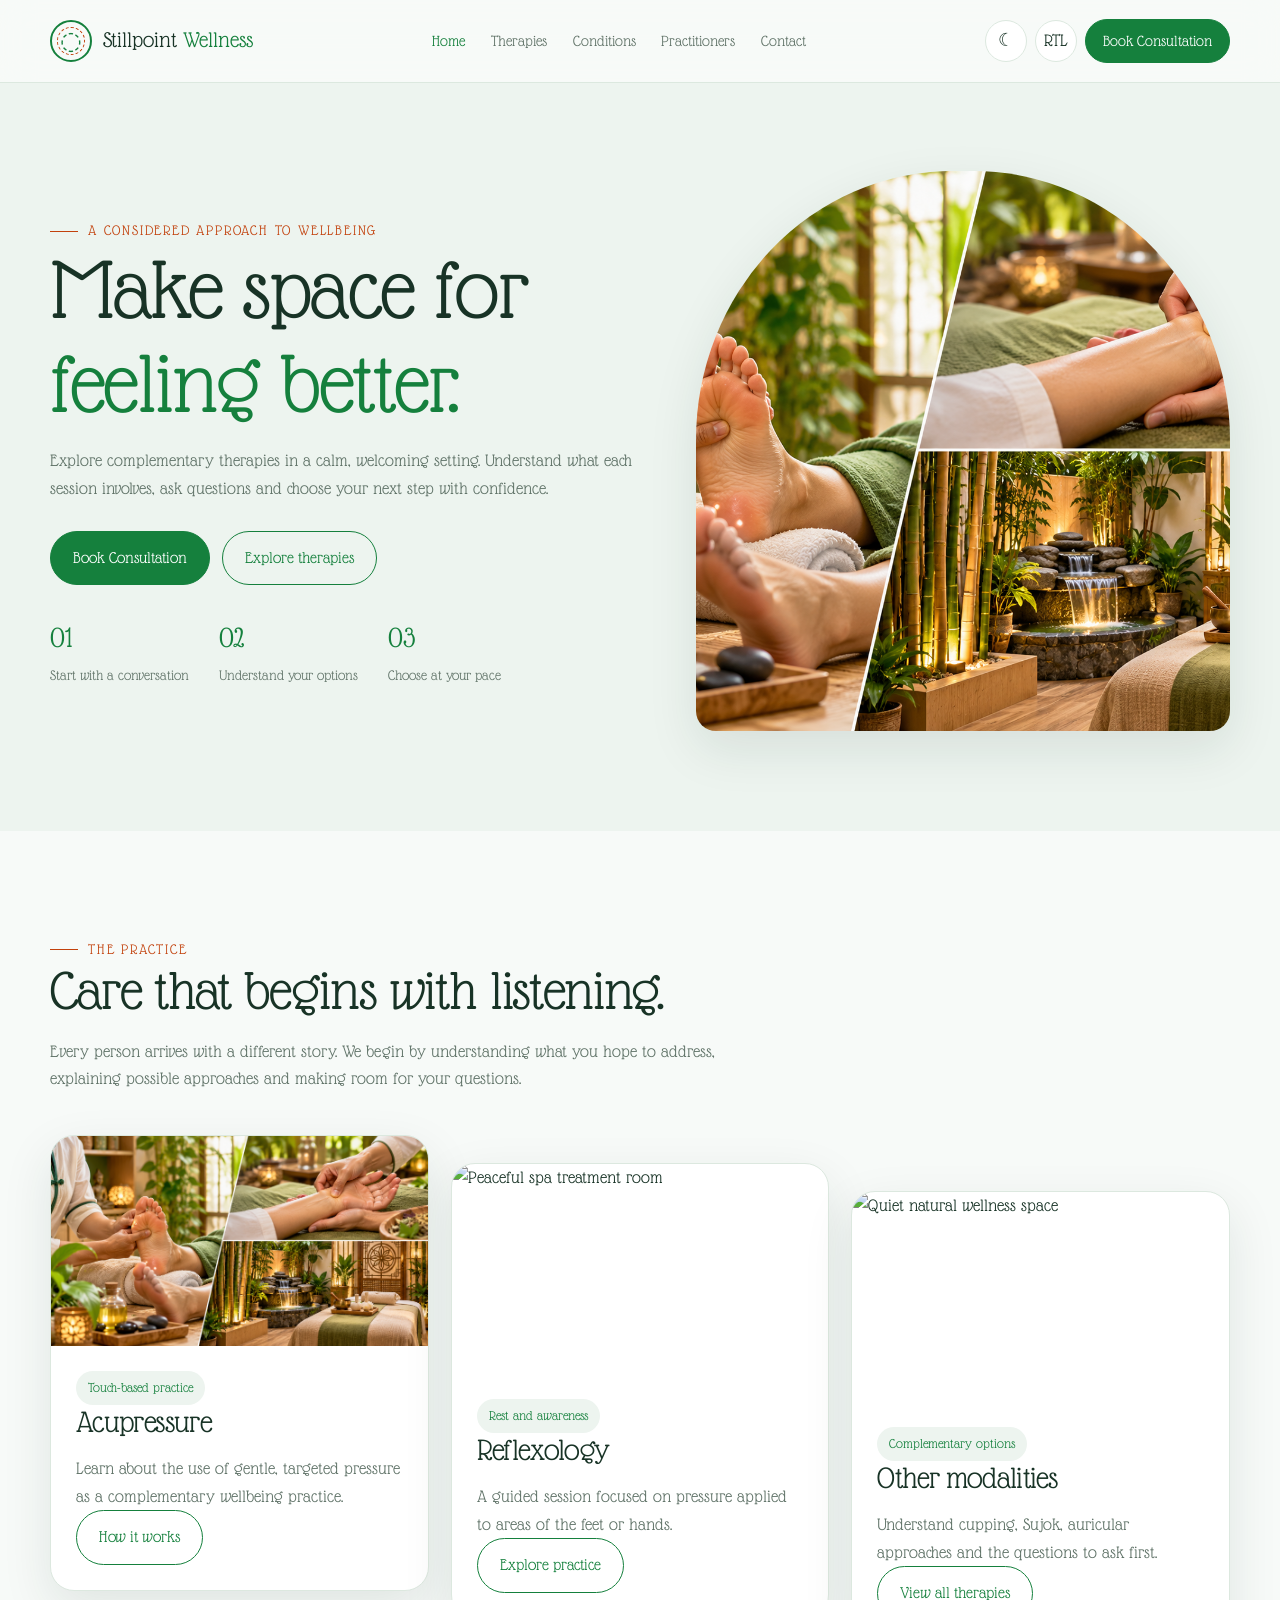
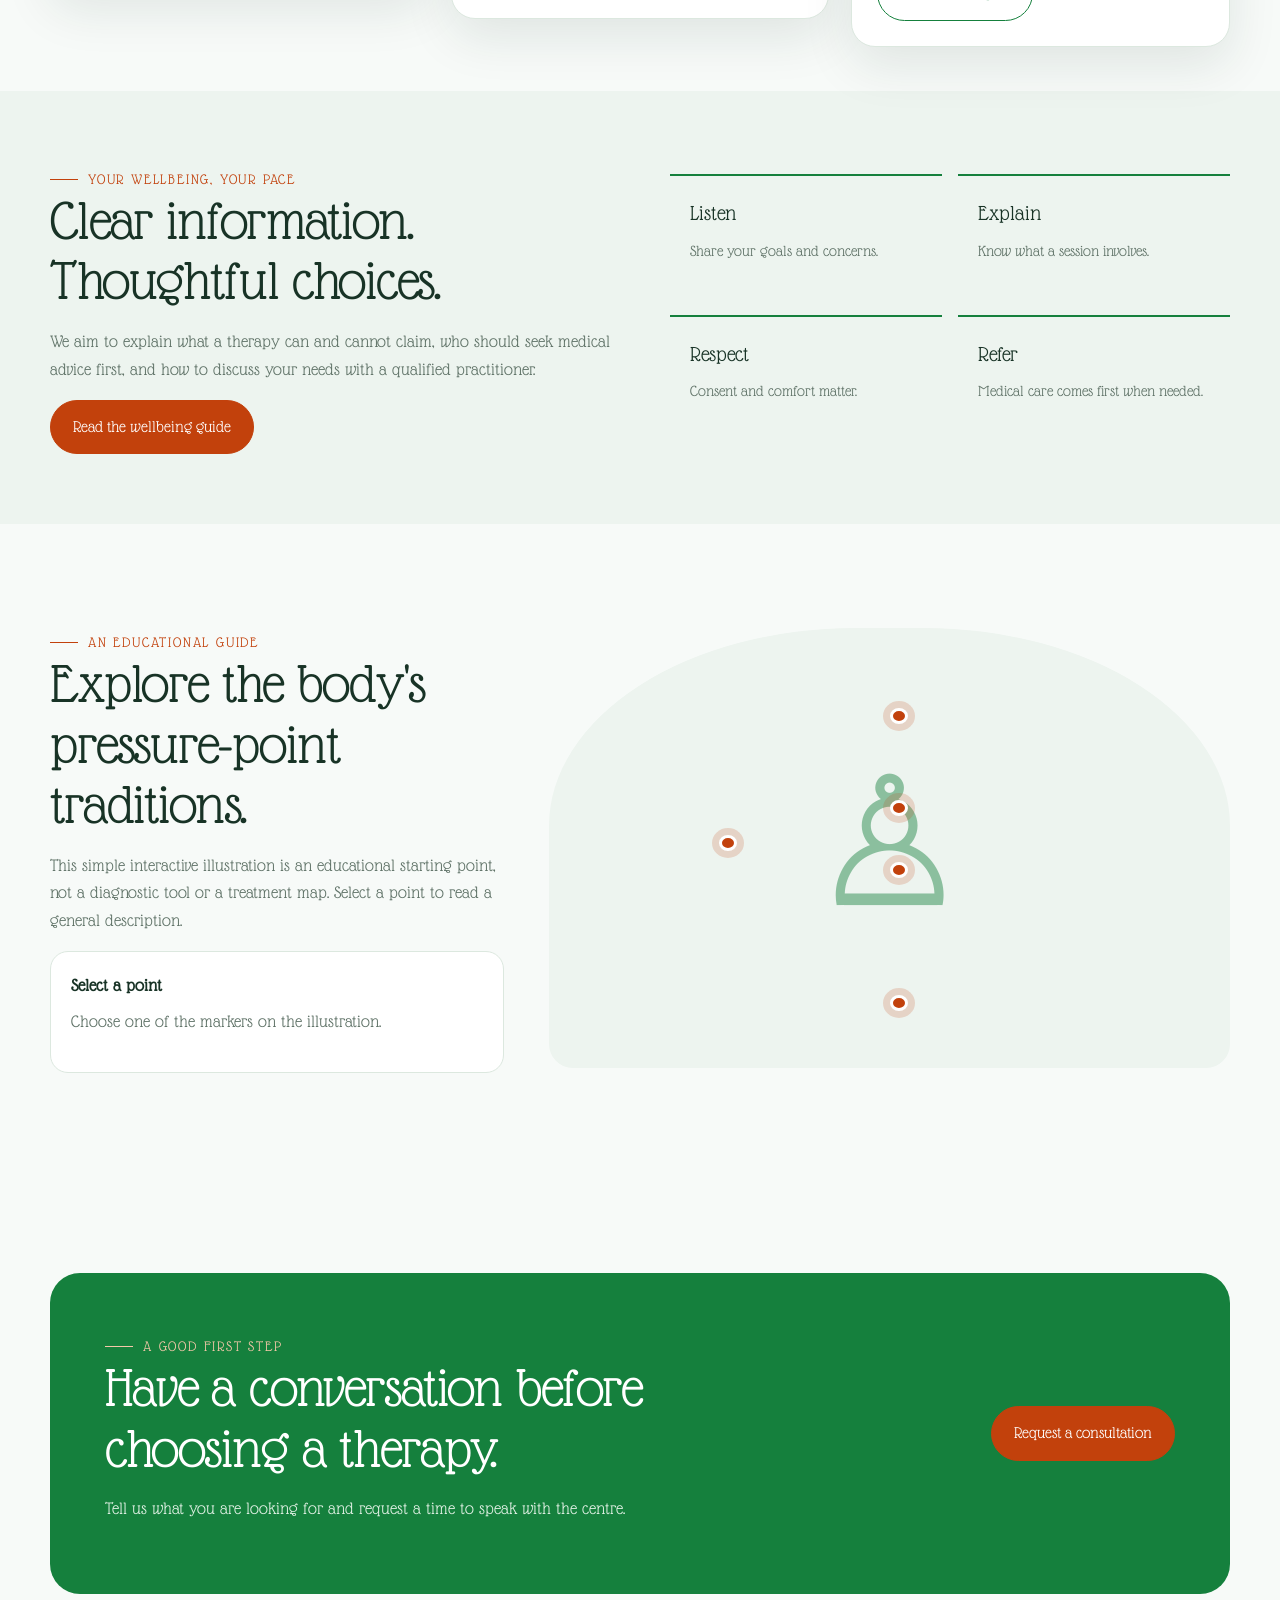
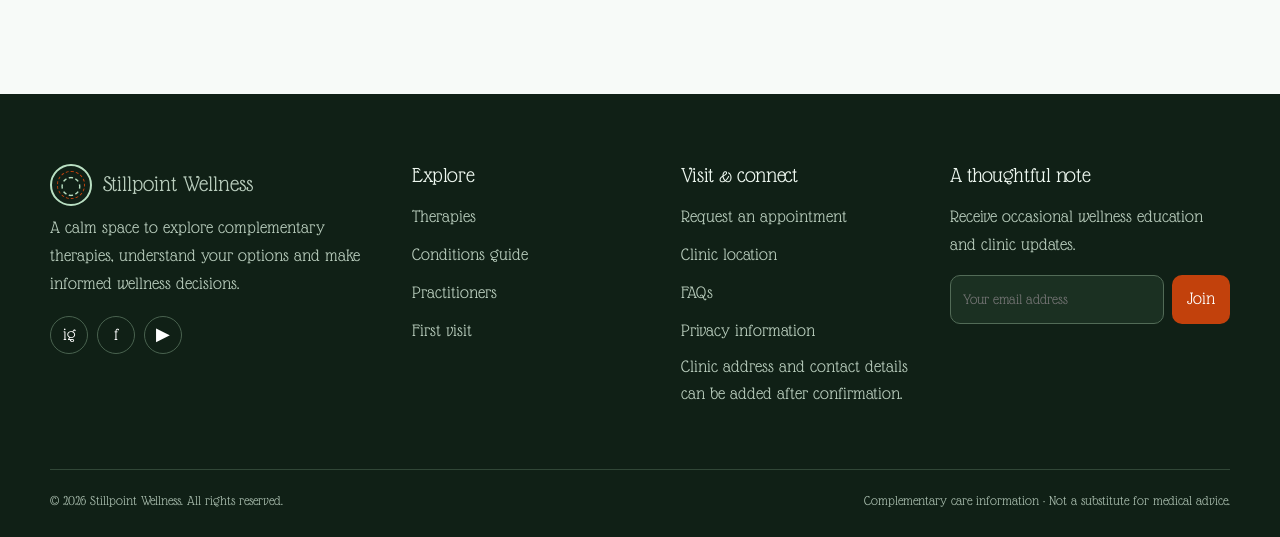
==== index.html @ fef8cb52 "Firstpush" ====
<!doctype html><html lang="en" data-theme="light"><head><meta charset="utf-8"><meta name="viewport" content="width=device-width,initial-scale=1"><meta name="description" content="Explore complementary acupressure and alternative therapy options with clear, safety-conscious information."><title>A quieter way to care for yourself | Stillpoint Wellness</title><link rel="stylesheet" href="styles.css"></head><body>
<header class="site-header"><div class="container nav">
<a class="brand" href="index.html" class="active"><span class="brand-mark">◌</span><span>Stillpoint <span style="color:var(--primary)">Wellness</span></span></a>
<nav class="nav-links" aria-label="Main navigation">
<a href="index.html" class="active">Home</a><a href="therapies.html">Therapies</a><a href="conditions.html">Conditions</a><a href="practitioners.html">Practitioners</a><a href="contact.html">Contact</a></nav>
<div class="nav-tools"><button class="icon-btn" data-theme-toggle aria-label="Toggle color theme">☾</button><button class="icon-btn" data-dir-toggle aria-label="Toggle text direction">RTL</button><a class="btn" href="contact.html">Book Consultation</a><button class="icon-btn menu-toggle" aria-label="Open menu" aria-expanded="false">☰</button></div>
</div><nav class="mobile-nav" aria-label="Mobile navigation"><a href="index.html" class="active">Home</a><a href="therapies.html">Therapies</a><a href="conditions.html">Conditions</a><a href="practitioners.html">Practitioners</a><a href="contact.html">Contact</a><a class="btn" href="contact.html">Book Consultation</a></nav></header>
<main>
<section class="hero hero-classic"><div class="container hero-grid"><div><span class="eyebrow">A considered approach to wellbeing</span><h1>Make space for <em>feeling better.</em></h1><p>Explore complementary therapies in a calm, welcoming setting. Understand what each session involves, ask questions and choose your next step with confidence.</p><div class="hero-actions"><a class="btn" href="contact.html">Book Consultation</a><a class="btn outline" href="therapies.html">Explore therapies</a></div><div class="stats"><div class="stat"><strong>01</strong><span>Start with a conversation</span></div><div class="stat"><strong>02</strong><span>Understand your options</span></div><div class="stat"><strong>03</strong><span>Choose at your pace</span></div></div></div><img class="hero-image" src="assets/wellness-collage.png" alt="Reflexology and acupressure in a calm wellness setting"></div></section>
<section class="section"><div class="container"><div class="section-head"><span class="eyebrow">The practice</span><h2>Care that begins with listening.</h2><p>Every person arrives with a different story. We begin by understanding what you hope to address, explaining possible approaches and making room for your questions.</p></div><div class="grid therapy-grid"><article class="card therapy-card"><img src="assets/wellness-collage.png" alt="Foot reflexology session"><div class="card-body"><span class="tag">Touch-based practice</span><h3>Acupressure</h3><p>Learn about the use of gentle, targeted pressure as a complementary wellbeing practice.</p><a class="btn outline" href="therapies.html">How it works</a></div></article><article class="card therapy-card"><img src="https://images.unsplash.com/photo-1540555700478-4be289fbecef?auto=format&fit=crop&w=900&q=85" alt="Peaceful spa treatment room"><div class="card-body"><span class="tag">Rest and awareness</span><h3>Reflexology</h3><p>A guided session focused on pressure applied to areas of the feet or hands.</p><a class="btn outline" href="therapies.html">Explore practice</a></div></article><article class="card therapy-card"><img src="https://images.unsplash.com/photo-1515377905703-c4788e51af15?auto=format&fit=crop&w=900&q=85" alt="Quiet natural wellness space"><div class="card-body"><span class="tag">Complementary options</span><h3>Other modalities</h3><p>Understand cupping, Sujok, auricular approaches and the questions to ask first.</p><a class="btn outline" href="therapies.html">View all therapies</a></div></article></div></div></section>
<section class="feature-band"><div class="container split"><div><span class="eyebrow">Your wellbeing, your pace</span><h2>Clear information. Thoughtful choices.</h2><p>We aim to explain what a therapy can and cannot claim, who should seek medical advice first, and how to discuss your needs with a qualified practitioner.</p><a class="btn terracotta" href="conditions.html">Read the wellbeing guide</a></div><div class="feature-list" style="grid-template-columns:1fr 1fr"><div class="feature"><b>Listen</b><p>Share your goals and concerns.</p></div><div class="feature"><b>Explain</b><p>Know what a session involves.</p></div><div class="feature"><b>Respect</b><p>Consent and comfort matter.</p></div><div class="feature"><b>Refer</b><p>Medical care comes first when needed.</p></div></div></div></section>
<section class="section"><div class="container meridian"><div><span class="eyebrow">An educational guide</span><h2>Explore the body's pressure-point traditions.</h2><p>This simple interactive illustration is an educational starting point, not a diagnostic tool or a treatment map. Select a point to read a general description.</p><div class="map-info" id="map-info"><strong>Select a point</strong><p>Choose one of the markers on the illustration.</p></div></div><div class="body-map"><div class="body-silhouette">♙</div><button class="point" data-info="Head" data-description="Some traditional practices discuss points around the head and face. Persistent or severe headaches need medical assessment." aria-label="Head point"></button><button class="point" data-info="Chest" data-description="Chest symptoms such as pain, pressure or breathlessness require urgent medical assessment, not acupressure." aria-label="Chest point"></button><button class="point" data-info="Abdomen" data-description="Abdominal discomfort can have many causes. Seek medical advice for persistent, severe or worsening symptoms." aria-label="Abdomen point"></button><button class="point" data-info="Hand" data-description="Hand pressure-point traditions are sometimes used in complementary practices. Avoid painful pressure or use over injured areas." aria-label="Hand point"></button><button class="point" data-info="Foot" data-description="Foot reflexology involves pressure on areas of the feet. It should not replace assessment of swelling, injury or circulation problems." aria-label="Foot point"></button></div></div></section>
<section class="section"><div class="container"><div class="cta-panel"><div><span class="eyebrow" style="color:#f5c8a9">A good first step</span><h2>Have a conversation before choosing a therapy.</h2><p>Tell us what you are looking for and request a time to speak with the centre.</p></div><a class="btn terracotta" href="contact.html">Request a consultation</a></div></div></section>
</main>
<footer class="site-footer"><div class="container"><div class="footer-grid">
<div><a class="brand" href="index.html"><span class="brand-mark" style="color:#b9dfc2;border-color:#b9dfc2">◌</span><span>Stillpoint Wellness</span></a><p>A calm space to explore complementary therapies, understand your options and make informed wellness decisions.</p><div class="socials"><a href="#" aria-label="Instagram">ig</a><a href="#" aria-label="Facebook">f</a><a href="#" aria-label="YouTube">▶</a></div></div>
<div><h3>Explore</h3><div class="footer-links"><a href="therapies.html">Therapies</a><a href="conditions.html">Conditions guide</a><a href="practitioners.html">Practitioners</a><a href="contact.html">First visit</a></div></div>
<div><h3>Visit & connect</h3><div class="footer-links"><a href="contact.html">Request an appointment</a><a href="contact.html#location">Clinic location</a><a href="contact.html#faq">FAQs</a><a href="contact.html#privacy">Privacy information</a></div><p>Clinic address and contact details can be added after confirmation.</p></div>
<div><h3>A thoughtful note</h3><p>Receive occasional wellness education and clinic updates.</p><form class="newsletter" data-demo-form data-success="Thanks for subscribing to the demo newsletter."><input type="email" placeholder="Your email address" aria-label="Email address" required><button type="submit">Join</button></form></div>
</div><div class="copyright"><span>© <span id="year">2026</span> Stillpoint Wellness. All rights reserved.</span><span>Complementary care information · Not a substitute for medical advice.</span></div></div></footer><div class="toast" role="status" aria-live="polite"></div>
<script src="script.js"></script></body></html>
---- styles.css ----
@import url('https://fonts.googleapis.com/css2?family=Glass+Antiqua&display=swap');
:root{--primary:#15803D;--secondary:#C2410C;--bg:#F7FAF8;--surface:#fff;--surface2:#edf4ef;--text:#183326;--muted:#607368;--line:#dce8df;--shadow:0 18px 50px rgba(24,51,38,.10);--radius:24px}
[data-theme="dark"]{--bg:#0D1811;--surface:#14231a;--surface2:#1a2c21;--text:#edf7ef;--muted:#b4c7b9;--line:#2b4132;--shadow:0 18px 50px rgba(0,0,0,.25)}
*{box-sizing:border-box}html{scroll-behavior:smooth}body{margin:0;background:var(--bg);color:var(--text);font-family:'Glass Antiqua',cursive;font-size:18px;line-height:1.55;transition:background .25s,color .25s}img{max-width:100%;display:block}a{color:inherit;text-decoration:none}button,input,select,textarea{font:inherit}button,a{ -webkit-tap-highlight-color:transparent}button{cursor:pointer}p{color:var(--muted);margin:.5rem 0 1rem}h1,h2,h3,h4{font-weight:400;line-height:1.05;letter-spacing:-.02em;margin:0 0 1rem}h1{font-size:clamp(3rem,7vw,6.5rem)}h2{font-size:clamp(2.3rem,4.5vw,4.3rem)}h3{font-size:clamp(1.5rem,2.5vw,2.2rem)}small,.small{font-size:14px}.container{width:min(1180px,calc(100% - 44px));margin:auto}.eyebrow{display:inline-flex;gap:10px;align-items:center;color:var(--secondary);font-size:15px;letter-spacing:.12em;text-transform:uppercase}.eyebrow:before{content:"";width:28px;height:1px;background:currentColor}.btn{display:inline-flex;align-items:center;justify-content:center;gap:10px;padding:13px 22px;border:1px solid var(--primary);border-radius:999px;background:var(--primary);color:#fff;min-height:48px;font-size:17px;transition:.2s}.btn:hover{transform:translateY(-2px);box-shadow:var(--shadow)}.btn.outline{background:transparent;color:var(--primary);border-color:var(--primary)}.btn.terracotta{background:var(--secondary);border-color:var(--secondary)}.icon-btn{width:42px;height:42px;border:1px solid var(--line);border-radius:50%;background:var(--surface);color:var(--text);display:grid;place-items:center;font-size:18px}.site-header{position:sticky;top:0;z-index:20;background:color-mix(in srgb,var(--bg) 88%,transparent);backdrop-filter:blur(16px);border-bottom:1px solid var(--line)}.nav{min-height:82px;display:flex;align-items:center;gap:24px}.brand{display:flex;align-items:center;gap:11px;font-size:23px;white-space:nowrap}.brand-mark{width:42px;height:42px;border:2px solid var(--primary);border-radius:50%;display:grid;place-items:center;color:var(--primary);font-size:25px;position:relative}.brand-mark:after{content:"";position:absolute;inset:5px;border:1px dashed var(--secondary);border-radius:50%}.nav-links{display:flex;align-items:center;justify-content:center;gap:clamp(12px,2vw,26px);margin-inline:auto;font-size:16px}.nav-links a{color:var(--muted);white-space:nowrap}.nav-links a:hover,.nav-links a.active{color:var(--primary)}.nav-tools{display:flex;gap:8px;align-items:center}.nav .btn{min-height:42px;padding:9px 17px;font-size:16px}.menu-toggle{display:none}.section{padding:100px 0}.section-head{max-width:720px;margin-bottom:42px}.section-head.center{text-align:center;margin-inline:auto}.section-head.center .eyebrow{justify-content:center}.muted{color:var(--muted)}.grid{display:grid;gap:22px}.card{background:var(--surface);border:1px solid var(--line);border-radius:var(--radius);overflow:hidden;box-shadow:var(--shadow)}.card-body{padding:25px}.card p{margin-bottom:0}.tag{display:inline-flex;padding:6px 12px;border-radius:999px;background:var(--surface2);color:var(--primary);font-size:14px}.split{display:grid;grid-template-columns:1fr 1fr;gap:60px;align-items:center}.photo{width:100%;height:100%;object-fit:cover;border-radius:28px}.photo-frame{position:relative;min-height:420px}.photo-frame:before{content:"";position:absolute;inset:22px -18px -18px 22px;border:1px solid var(--secondary);border-radius:28px;z-index:-1}.hero{position:relative;overflow:hidden}.hero .container{position:relative;z-index:1}.hero-classic{padding:88px 0 100px;background:var(--surface2)}.hero-classic .hero-grid{display:grid;grid-template-columns:1.05fr .95fr;gap:55px;align-items:center}.hero-classic .hero-image{height:560px;border-radius:48% 48% 20px 20px;object-fit:cover;box-shadow:var(--shadow)}.hero-classic h1 em{color:var(--primary);font-style:normal}.hero-actions{display:flex;gap:12px;flex-wrap:wrap;margin-top:28px}.hero-premium{min-height:650px;display:flex;align-items:end;color:white;background:#15271c}.hero-premium:before{content:"";position:absolute;inset:0;background:linear-gradient(90deg,rgba(6,23,13,.88),rgba(6,23,13,.25)),url('assets/wellness-collage.png') center/cover}.hero-premium .container{padding:120px 0}.hero-premium p{color:#e2eee5;max-width:600px}.hero-premium h1{max-width:850px}.hero-therapy{padding:80px 0;background:var(--bg)}.hero-therapy .container{display:grid;grid-template-columns:.75fr 1.25fr;gap:50px;align-items:center}.hero-therapy .image-stack{display:grid;grid-template-columns:1fr 1fr;gap:14px;align-items:end}.hero-therapy img:first-child{height:440px;object-fit:cover;border-radius:180px 180px 18px 18px}.hero-therapy img:last-child{height:300px;object-fit:cover;border-radius:18px 18px 150px 150px}.hero-conditions{padding:90px 0 70px;background:var(--primary);color:white;clip-path:ellipse(110% 100% at 50% 0)}.hero-conditions p{color:#e1f2e5}.hero-practitioners{padding:90px 0;background:var(--surface);border-bottom:1px solid var(--line)}.hero-practitioners .container{display:flex;justify-content:space-between;align-items:end;gap:40px}.hero-contact{padding:76px 0;background:var(--surface2)}.hero-contact .container{display:grid;grid-template-columns:1fr 1fr;align-items:center;gap:40px}.hero-contact .orb{width:min(360px,100%);aspect-ratio:1;border-radius:50%;background:radial-gradient(circle at 35% 35%,#d8eadb,var(--primary));display:grid;place-items:center;color:#fff;font-size:100px;margin:auto;box-shadow:0 30px 80px rgba(21,128,61,.2)}.stats{display:flex;gap:30px;flex-wrap:wrap;margin-top:30px}.stat strong{display:block;font-size:30px;color:var(--primary);font-weight:400}.stat span{font-size:15px;color:var(--muted)}.therapy-grid{grid-template-columns:repeat(3,1fr)}.therapy-card img{height:210px;width:100%;object-fit:cover}.therapy-card:nth-child(2){transform:translateY(28px)}.therapy-card:nth-child(3){transform:translateY(56px)}.therapy-card .card-body{min-height:210px}.feature-band{background:var(--surface2);padding:70px 0}.feature-list{display:grid;grid-template-columns:repeat(4,1fr);gap:16px}.feature{padding:20px;border-top:2px solid var(--primary)}.feature b{font-size:22px;font-weight:400}.feature p{font-size:16px}.quote{font-size:clamp(2rem,4vw,3.6rem);line-height:1.2;max-width:900px}.quote em{color:var(--secondary);font-style:normal}.meridian{display:grid;grid-template-columns:.8fr 1.2fr;gap:45px;align-items:center}.body-map{min-height:440px;background:var(--surface2);border-radius:45% 45% 24px 24px;display:grid;place-items:center;position:relative;overflow:hidden}.body-silhouette{font-size:180px;color:var(--primary);opacity:.45}.point{position:absolute;width:16px;height:16px;border:3px solid white;border-radius:50%;background:var(--secondary);box-shadow:0 0 0 7px rgba(194,65,12,.18);cursor:pointer}.point[data-info="Head"]{top:18%;left:50%}.point[data-info="Chest"]{top:39%;left:50%}.point[data-info="Abdomen"]{top:53%;left:50%}.point[data-info="Hand"]{top:47%;left:25%}.point[data-info="Foot"]{bottom:13%;left:50%}.map-info{background:var(--surface);border:1px solid var(--line);border-radius:18px;padding:20px;margin-top:14px;min-height:95px}.condition-list{display:grid;grid-template-columns:1fr 1fr;gap:0 30px}.condition{padding:22px 0;border-bottom:1px solid var(--line);display:flex;gap:16px}.condition span{color:var(--secondary);font-size:20px}.condition b{font-size:22px;font-weight:400}.notice{border-inline-start:4px solid var(--secondary);padding:18px 22px;background:var(--surface2);border-radius:0 14px 14px 0}.people-grid{grid-template-columns:repeat(3,1fr)}.person-photo{height:260px;background:var(--surface2);display:grid;place-items:center;color:var(--primary);font-size:80px}.person-photo img{width:100%;height:100%;object-fit:cover}.contact-layout{display:grid;grid-template-columns:.85fr 1.15fr;gap:28px}.form-card{padding:32px;background:var(--surface);border:1px solid var(--line);border-radius:24px}.field{display:grid;gap:7px;margin-bottom:17px}.field label{font-size:16px}.field input,.field select,.field textarea{width:100%;padding:13px 15px;border-radius:12px;border:1px solid var(--line);background:var(--bg);color:var(--text);outline:none;font-size:16px}.field input:focus,.field select:focus,.field textarea:focus{border-color:var(--primary);box-shadow:0 0 0 3px rgba(21,128,61,.12)}.field textarea{min-height:120px;resize:vertical}.map-panel{border-radius:24px;overflow:hidden;border:1px solid var(--line);background:var(--surface);min-height:390px}.map-panel iframe{width:100%;height:390px;border:0;filter:saturate(.75)}.map-caption{padding:18px 22px}.faq details{padding:18px 0;border-bottom:1px solid var(--line)}.faq summary{cursor:pointer;font-size:22px}.cta-panel{padding:55px;background:var(--primary);color:white;border-radius:30px;display:flex;justify-content:space-between;align-items:center;gap:30px}.cta-panel p{color:#e0f0e4}.cta-panel h2{max-width:650px}.site-footer{background:#102016;color:#edf7ef;padding:70px 0 25px}.footer-grid{display:grid;grid-template-columns:1.4fr 1fr 1fr 1.2fr;gap:35px}.site-footer p,.site-footer a{color:#b9cdbd}.site-footer h3{font-size:22px}.footer-links{display:grid;gap:10px}.socials{display:flex;gap:9px;margin-top:18px}.socials a{width:38px;height:38px;border:1px solid #49624f;border-radius:50%;display:grid;place-items:center;color:white}.newsletter{display:flex;gap:8px;margin-top:12px}.newsletter input{min-width:0;width:100%;padding:12px;border-radius:10px;border:1px solid #526b57;background:#1b3022;color:white;font-size:15px}.newsletter button{border:0;border-radius:10px;background:var(--secondary);color:white;padding:0 15px}.copyright{border-top:1px solid #314737;margin-top:45px;padding-top:20px;display:flex;justify-content:space-between;gap:20px;color:#a9bdae;font-size:14px}.breadcrumb{font-size:15px;color:var(--muted);margin-bottom:20px}.breadcrumb a{color:var(--primary)}.pill-row{display:flex;gap:10px;flex-wrap:wrap;margin-top:20px}.pill{border:1px solid var(--line);border-radius:999px;padding:9px 15px;color:var(--muted);background:var(--surface);font-size:15px}.pill.active{background:var(--primary);color:#fff;border-color:var(--primary)}.mobile-nav{display:none}.toast{position:fixed;bottom:22px;inset-inline-end:22px;background:var(--text);color:var(--bg);padding:14px 20px;border-radius:14px;box-shadow:var(--shadow);z-index:50;display:none;font-size:16px}.toast.show{display:block}.rtl{direction:rtl}.rtl .photo-frame:before{inset:22px 22px -18px -18px}.rtl .hero-conditions{clip-path:ellipse(110% 100% at 50% 0)}
@media(max-width:980px){.nav-links{display:none}.menu-toggle{display:grid}.nav{gap:12px}.nav-tools{margin-inline-start:auto}.nav .btn{display:none}.mobile-nav.open{display:grid;padding:12px 22px 22px;gap:14px;background:var(--bg);border-top:1px solid var(--line)}.mobile-nav a{padding:8px 0}.hero-classic .hero-grid,.hero-therapy .container,.hero-contact .container,.split,.meridian,.contact-layout{grid-template-columns:1fr}.hero-classic .hero-image{height:430px}.hero-therapy .image-stack{max-width:650px}.feature-list{grid-template-columns:repeat(2,1fr)}.footer-grid{grid-template-columns:1fr 1fr}.hero-practitioners .container{display:block}.therapy-grid{grid-template-columns:1fr 1fr}.therapy-card:nth-child(n){transform:none}}
@media(max-width:620px){body{font-size:17px}.container{width:min(100% - 30px,1180px)}.section{padding:68px 0}.nav{min-height:70px}.brand{font-size:19px}.brand-mark{width:36px;height:36px}.nav-tools{gap:6px}.icon-btn{width:38px;height:38px}.hero-classic{padding:58px 0}.hero-classic .hero-grid{gap:30px}.hero-classic .hero-image{height:340px}.hero-premium{min-height:620px}.hero-premium .container{padding:90px 0}.hero-therapy .image-stack{gap:9px}.hero-therapy img:first-child{height:320px}.hero-therapy img:last-child{height:230px}.therapy-grid,.people-grid{grid-template-columns:1fr}.feature-list{grid-template-columns:1fr 1fr}.condition-list{grid-template-columns:1fr}.cta-panel{padding:32px 24px;display:block}.footer-grid{grid-template-columns:1fr}.copyright{display:block}.copyright span{display:block;margin-top:8px}.form-card{padding:22px}.hero-contact .orb{width:220px;font-size:70px}}
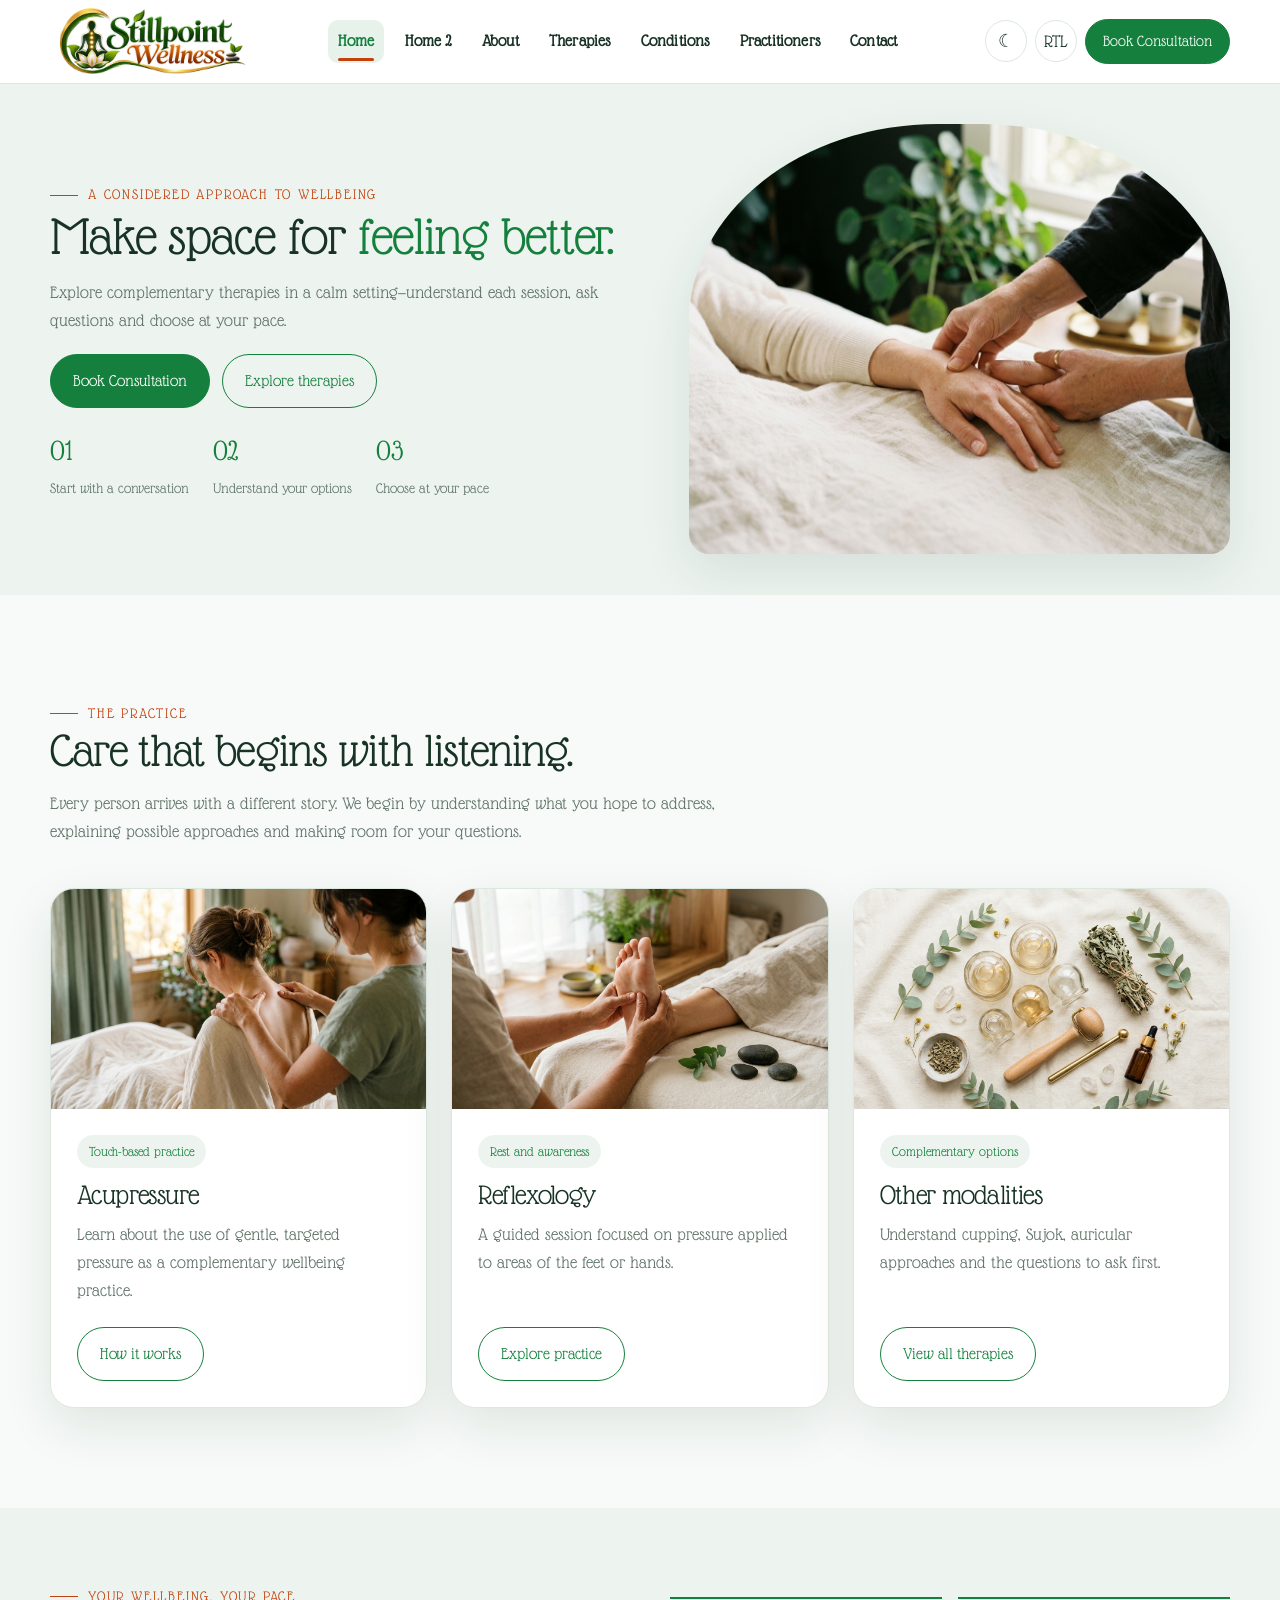
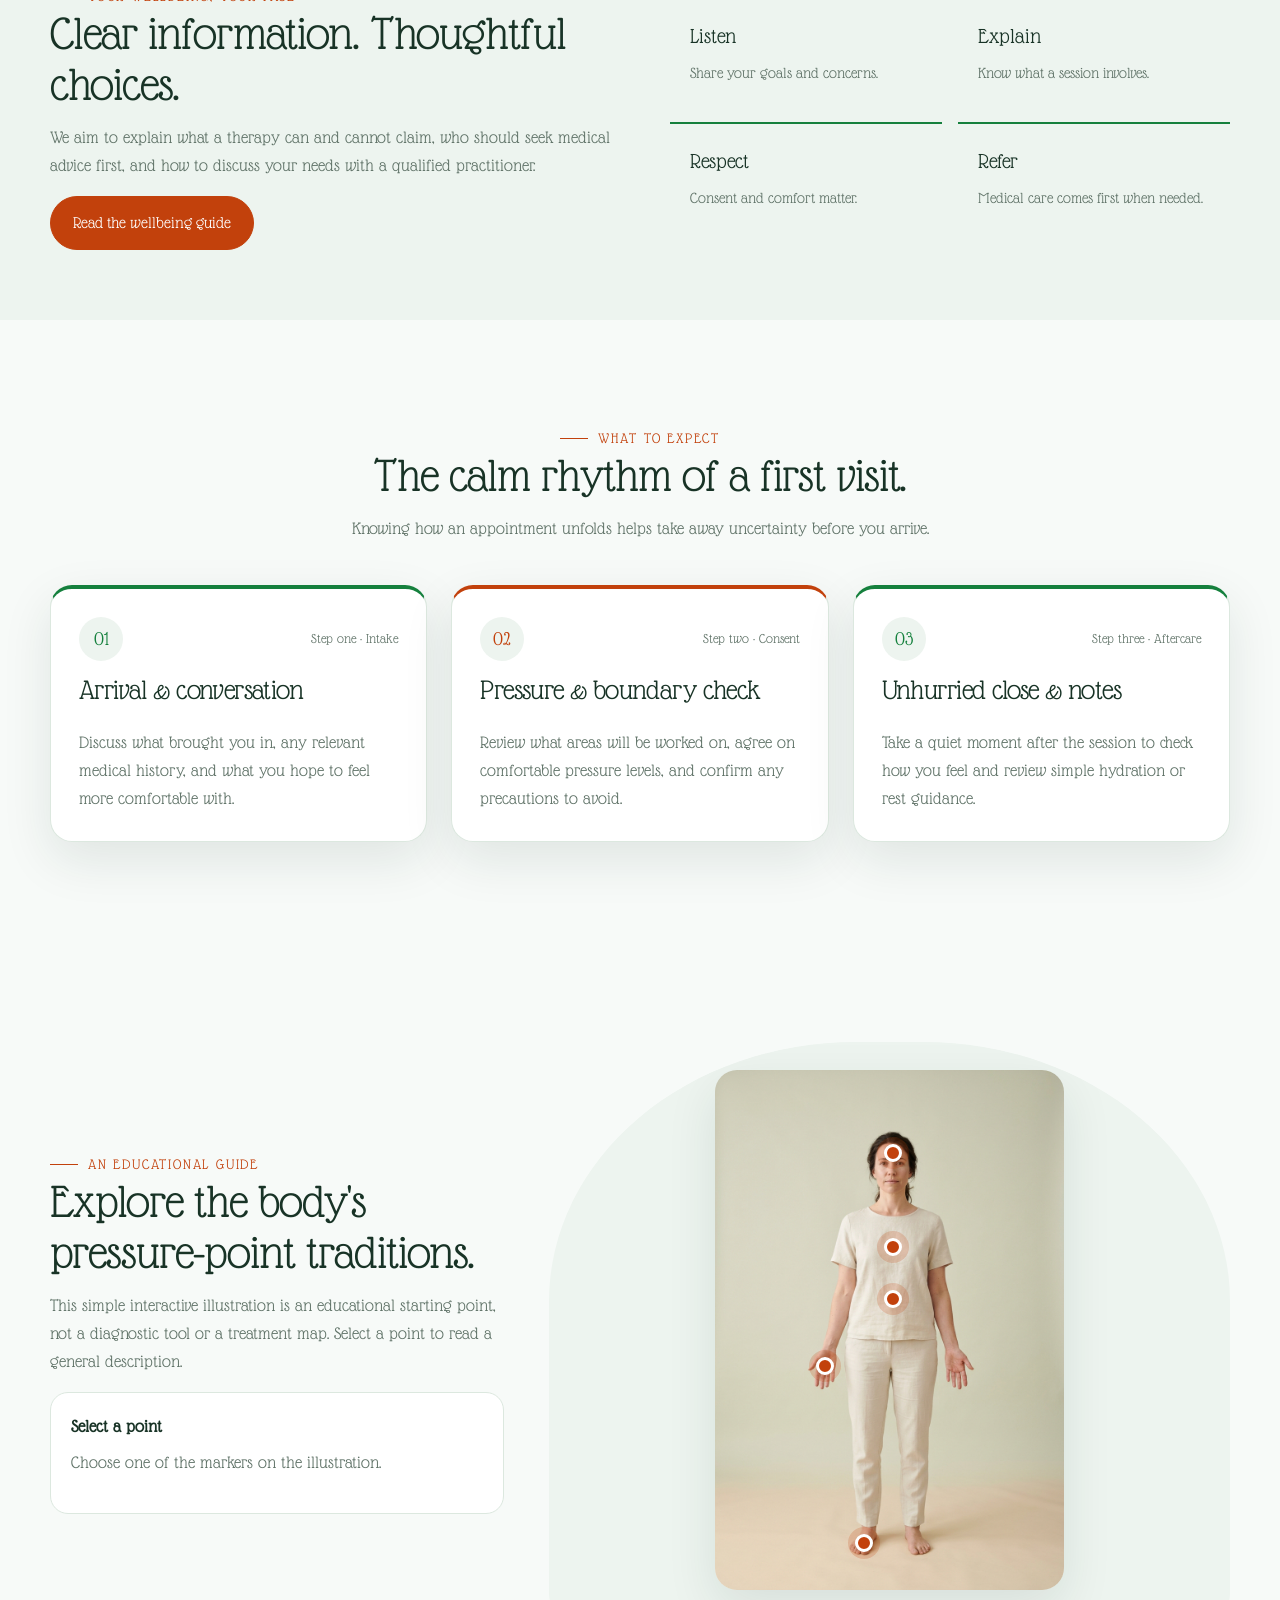
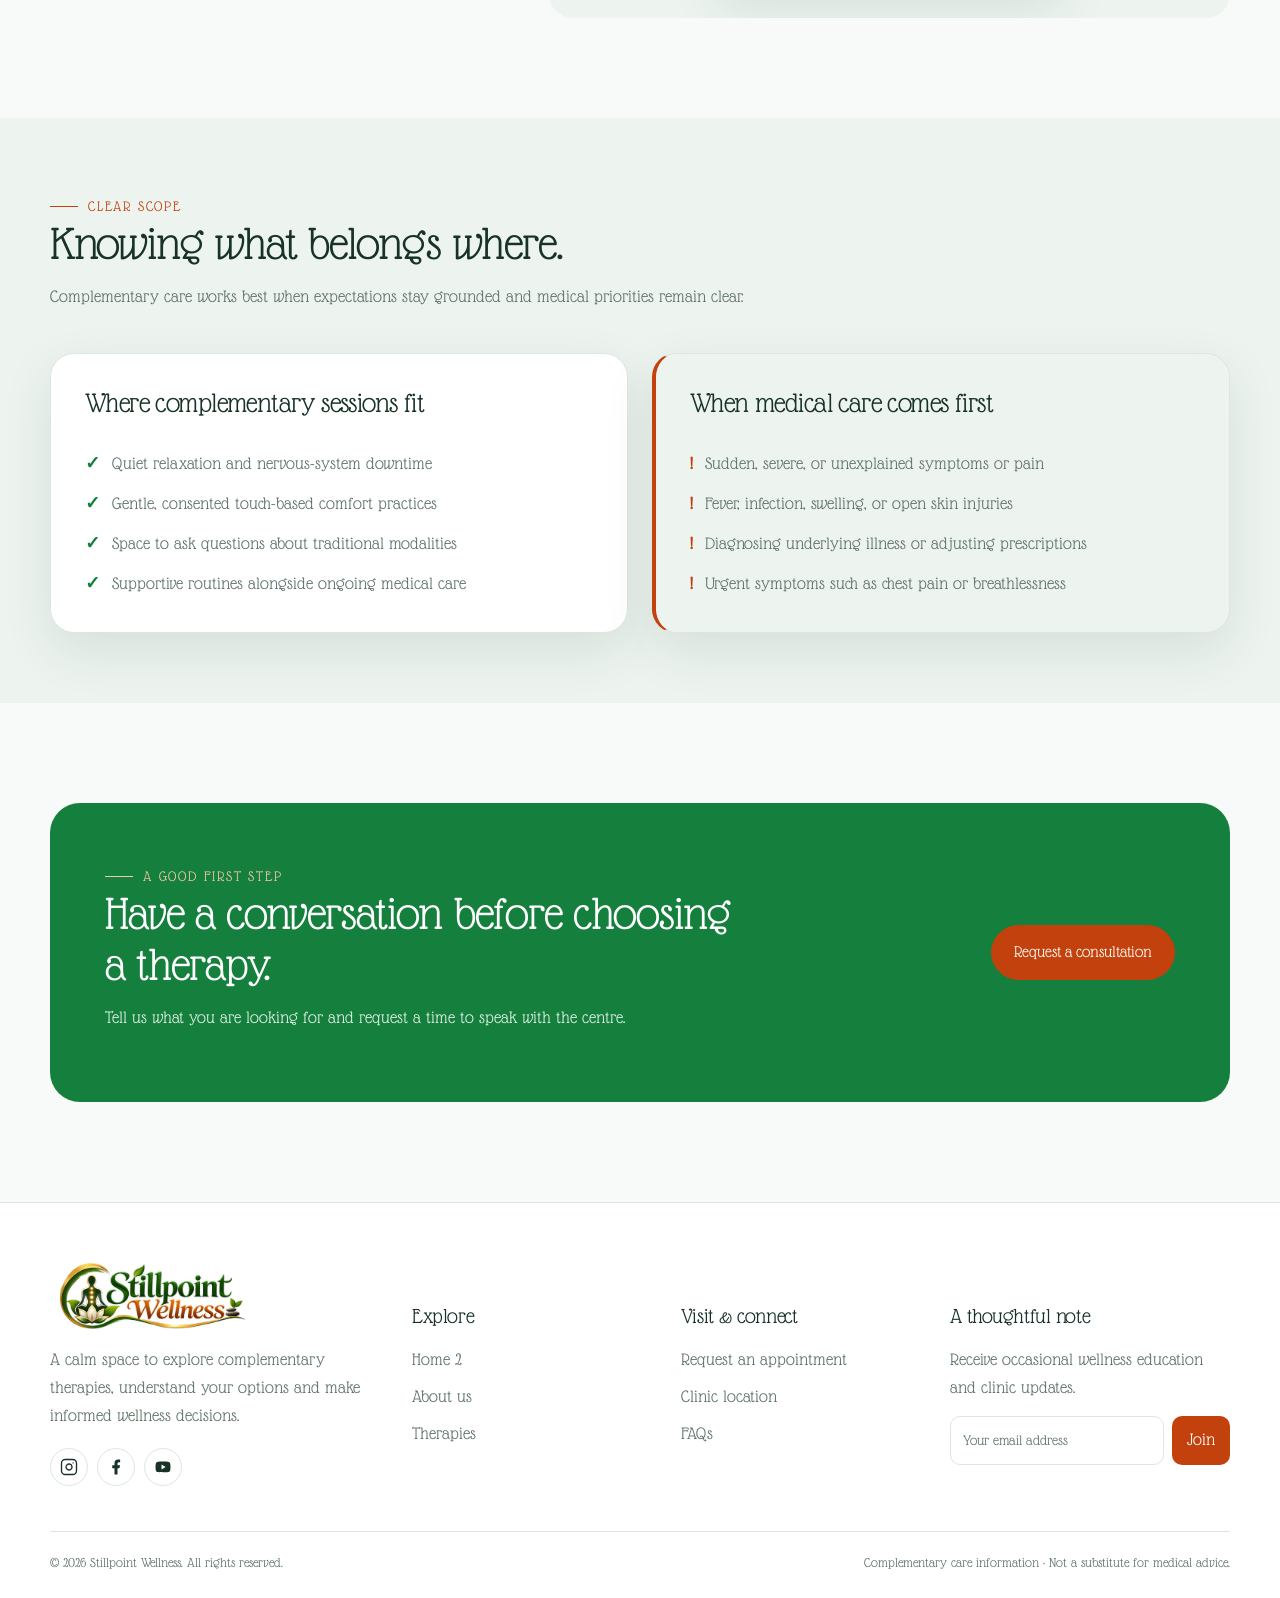
==== commit 51ce4090: "firstcommit" ====
--- a/index.html
+++ b/index.html
@@ -1,21 +1,23 @@
-<!doctype html><html lang="en" data-theme="light"><head><meta charset="utf-8"><meta name="viewport" content="width=device-width,initial-scale=1"><meta name="description" content="Explore complementary acupressure and alternative therapy options with clear, safety-conscious information."><title>A quieter way to care for yourself | Stillpoint Wellness</title><link rel="stylesheet" href="styles.css"></head><body>
+<!doctype html><html lang="en" data-theme="light"><head><meta charset="utf-8"><meta name="viewport" content="width=device-width,initial-scale=1"><meta name="description" content="Explore complementary acupressure and alternative therapy options with clear, safety-conscious information."><title>A quieter way to care for yourself | Stillpoint Wellness</title><link rel="icon" type="image/png" href="assets/favicon.png"><link rel="shortcut icon" type="image/png" href="assets/favicon.png"><link rel="apple-touch-icon" href="assets/favicon.png"><link rel="stylesheet" href="styles.css"></head><body>
 <header class="site-header"><div class="container nav">
-<a class="brand" href="index.html" class="active"><span class="brand-mark">◌</span><span>Stillpoint <span style="color:var(--primary)">Wellness</span></span></a>
+<a class="brand" href="index.html"><img class="brand-logo" src="assets/Stillpoint%20Wellness%20Logo.png" alt="Stillpoint Wellness" width="200" height="71"></a>
 <nav class="nav-links" aria-label="Main navigation">
-<a href="index.html" class="active">Home</a><a href="therapies.html">Therapies</a><a href="conditions.html">Conditions</a><a href="practitioners.html">Practitioners</a><a href="contact.html">Contact</a></nav>
+<a href="index.html" class="active">Home</a><a href="home-2.html">Home 2</a><a href="about.html">About</a><a href="therapies.html">Therapies</a><a href="conditions.html">Conditions</a><a href="practitioners.html">Practitioners</a><a href="contact.html">Contact</a></nav>
 <div class="nav-tools"><button class="icon-btn" data-theme-toggle aria-label="Toggle color theme">☾</button><button class="icon-btn" data-dir-toggle aria-label="Toggle text direction">RTL</button><a class="btn" href="contact.html">Book Consultation</a><button class="icon-btn menu-toggle" aria-label="Open menu" aria-expanded="false">☰</button></div>
-</div><nav class="mobile-nav" aria-label="Mobile navigation"><a href="index.html" class="active">Home</a><a href="therapies.html">Therapies</a><a href="conditions.html">Conditions</a><a href="practitioners.html">Practitioners</a><a href="contact.html">Contact</a><a class="btn" href="contact.html">Book Consultation</a></nav></header>
+</div><nav class="mobile-nav" aria-label="Mobile navigation"><a href="index.html" class="active">Home</a><a href="home-2.html">Home 2</a><a href="about.html">About</a><a href="therapies.html">Therapies</a><a href="conditions.html">Conditions</a><a href="practitioners.html">Practitioners</a><a href="contact.html">Contact</a><a class="btn" href="contact.html">Book Consultation</a></nav></header>
 <main>
-<section class="hero hero-classic"><div class="container hero-grid"><div><span class="eyebrow">A considered approach to wellbeing</span><h1>Make space for <em>feeling better.</em></h1><p>Explore complementary therapies in a calm, welcoming setting. Understand what each session involves, ask questions and choose your next step with confidence.</p><div class="hero-actions"><a class="btn" href="contact.html">Book Consultation</a><a class="btn outline" href="therapies.html">Explore therapies</a></div><div class="stats"><div class="stat"><strong>01</strong><span>Start with a conversation</span></div><div class="stat"><strong>02</strong><span>Understand your options</span></div><div class="stat"><strong>03</strong><span>Choose at your pace</span></div></div></div><img class="hero-image" src="assets/wellness-collage.png" alt="Reflexology and acupressure in a calm wellness setting"></div></section>
-<section class="section"><div class="container"><div class="section-head"><span class="eyebrow">The practice</span><h2>Care that begins with listening.</h2><p>Every person arrives with a different story. We begin by understanding what you hope to address, explaining possible approaches and making room for your questions.</p></div><div class="grid therapy-grid"><article class="card therapy-card"><img src="assets/wellness-collage.png" alt="Foot reflexology session"><div class="card-body"><span class="tag">Touch-based practice</span><h3>Acupressure</h3><p>Learn about the use of gentle, targeted pressure as a complementary wellbeing practice.</p><a class="btn outline" href="therapies.html">How it works</a></div></article><article class="card therapy-card"><img src="https://images.unsplash.com/photo-1540555700478-4be289fbecef?auto=format&fit=crop&w=900&q=85" alt="Peaceful spa treatment room"><div class="card-body"><span class="tag">Rest and awareness</span><h3>Reflexology</h3><p>A guided session focused on pressure applied to areas of the feet or hands.</p><a class="btn outline" href="therapies.html">Explore practice</a></div></article><article class="card therapy-card"><img src="https://images.unsplash.com/photo-1515377905703-c4788e51af15?auto=format&fit=crop&w=900&q=85" alt="Quiet natural wellness space"><div class="card-body"><span class="tag">Complementary options</span><h3>Other modalities</h3><p>Understand cupping, Sujok, auricular approaches and the questions to ask first.</p><a class="btn outline" href="therapies.html">View all therapies</a></div></article></div></div></section>
-<section class="feature-band"><div class="container split"><div><span class="eyebrow">Your wellbeing, your pace</span><h2>Clear information. Thoughtful choices.</h2><p>We aim to explain what a therapy can and cannot claim, who should seek medical advice first, and how to discuss your needs with a qualified practitioner.</p><a class="btn terracotta" href="conditions.html">Read the wellbeing guide</a></div><div class="feature-list" style="grid-template-columns:1fr 1fr"><div class="feature"><b>Listen</b><p>Share your goals and concerns.</p></div><div class="feature"><b>Explain</b><p>Know what a session involves.</p></div><div class="feature"><b>Respect</b><p>Consent and comfort matter.</p></div><div class="feature"><b>Refer</b><p>Medical care comes first when needed.</p></div></div></div></section>
-<section class="section"><div class="container meridian"><div><span class="eyebrow">An educational guide</span><h2>Explore the body's pressure-point traditions.</h2><p>This simple interactive illustration is an educational starting point, not a diagnostic tool or a treatment map. Select a point to read a general description.</p><div class="map-info" id="map-info"><strong>Select a point</strong><p>Choose one of the markers on the illustration.</p></div></div><div class="body-map"><div class="body-silhouette">♙</div><button class="point" data-info="Head" data-description="Some traditional practices discuss points around the head and face. Persistent or severe headaches need medical assessment." aria-label="Head point"></button><button class="point" data-info="Chest" data-description="Chest symptoms such as pain, pressure or breathlessness require urgent medical assessment, not acupressure." aria-label="Chest point"></button><button class="point" data-info="Abdomen" data-description="Abdominal discomfort can have many causes. Seek medical advice for persistent, severe or worsening symptoms." aria-label="Abdomen point"></button><button class="point" data-info="Hand" data-description="Hand pressure-point traditions are sometimes used in complementary practices. Avoid painful pressure or use over injured areas." aria-label="Hand point"></button><button class="point" data-info="Foot" data-description="Foot reflexology involves pressure on areas of the feet. It should not replace assessment of swelling, injury or circulation problems." aria-label="Foot point"></button></div></div></section>
+<section class="hero hero-classic"><div class="container hero-grid"><div><span class="eyebrow">A considered approach to wellbeing</span><h1>Make space for <em>feeling better.</em></h1><p>Explore complementary therapies in a calm setting—understand each session, ask questions and choose at your pace.</p><div class="hero-actions"><a class="btn" href="contact.html">Book Consultation</a><a class="btn outline" href="therapies.html">Explore therapies</a></div><div class="stats"><div class="stat"><strong>01</strong><span>Start with a conversation</span></div><div class="stat"><strong>02</strong><span>Understand your options</span></div><div class="stat"><strong>03</strong><span>Choose at your pace</span></div></div></div><img class="hero-image" src="assets/hero-home.jpg" alt="Practitioner gently applying acupressure to a client's hand and wrist"></div></section>
+<section class="section"><div class="container"><div class="section-head"><span class="eyebrow">The practice</span><h2>Care that begins with listening.</h2><p>Every person arrives with a different story. We begin by understanding what you hope to address, explaining possible approaches and making room for your questions.</p></div><div class="therapy-grid"><article class="card therapy-card"><img src="assets/therapy-acupressure.jpg" alt="Gentle shoulder acupressure session" loading="lazy"><div class="card-body"><span class="tag">Touch-based practice</span><h3>Acupressure</h3><p>Learn about the use of gentle, targeted pressure as a complementary wellbeing practice.</p><a class="btn outline" href="therapies.html">How it works</a></div></article><article class="card therapy-card"><img src="assets/therapy-reflexology.jpg" alt="Foot reflexology session with smooth stones" loading="lazy"><div class="card-body"><span class="tag">Rest and awareness</span><h3>Reflexology</h3><p>A guided session focused on pressure applied to areas of the feet or hands.</p><a class="btn outline" href="therapies.html">Explore practice</a></div></article><article class="card therapy-card"><img src="assets/therapy-modalities.jpg" alt="Cupping cups, mugwort and acupressure tools on linen" loading="lazy"><div class="card-body"><span class="tag">Complementary options</span><h3>Other modalities</h3><p>Understand cupping, Sujok, auricular approaches and the questions to ask first.</p><a class="btn outline" href="therapies.html">View all therapies</a></div></article></div></div></section>
+<section class="feature-band"><div class="container split"><div><span class="eyebrow">Your wellbeing, your pace</span><h2>Clear information. Thoughtful choices.</h2><p>We aim to explain what a therapy can and cannot claim, who should seek medical advice first, and how to discuss your needs with a qualified practitioner.</p><a class="btn terracotta" href="conditions.html">Read the wellbeing guide</a></div><div class="feature-list feature-list--2col"><div class="feature"><b>Listen</b><p>Share your goals and concerns.</p></div><div class="feature"><b>Explain</b><p>Know what a session involves.</p></div><div class="feature"><b>Respect</b><p>Consent and comfort matter.</p></div><div class="feature"><b>Refer</b><p>Medical care comes first when needed.</p></div></div></div></section>
+<section class="section"><div class="container"><div class="section-head center"><span class="eyebrow">What to expect</span><h2>The calm rhythm of a first visit.</h2><p>Knowing how an appointment unfolds helps take away uncertainty before you arrive.</p></div><div class="timeline-grid"><article class="timeline-step"><div class="step-head"><span class="step-badge">01</span><span class="step-meta">Step one · Intake</span></div><h3>Arrival & conversation</h3><p>Discuss what brought you in, any relevant medical history, and what you hope to feel more comfortable with.</p></article><article class="timeline-step"><div class="step-head"><span class="step-badge">02</span><span class="step-meta">Step two · Consent</span></div><h3>Pressure & boundary check</h3><p>Review what areas will be worked on, agree on comfortable pressure levels, and confirm any precautions to avoid.</p></article><article class="timeline-step"><div class="step-head"><span class="step-badge">03</span><span class="step-meta">Step three · Aftercare</span></div><h3>Unhurried close & notes</h3><p>Take a quiet moment after the session to check how you feel and review simple hydration or rest guidance.</p></article></div></div></section>
+<section class="section"><div class="container meridian"><div><span class="eyebrow">An educational guide</span><h2>Explore the body's pressure-point traditions.</h2><p>This simple interactive illustration is an educational starting point, not a diagnostic tool or a treatment map. Select a point to read a general description.</p><div class="map-info" id="map-info"><strong>Select a point</strong><p>Choose one of the markers on the illustration.</p></div></div><div class="body-map"><div class="body-figure"><img src="assets/body-figure.jpg" alt="Person standing relaxed, front view" loading="lazy"><button class="point" data-info="Head" data-description="Some traditional practices discuss points around the head and face. Persistent or severe headaches need medical assessment." aria-label="Head point"></button><button class="point" data-info="Chest" data-description="Chest symptoms such as pain, pressure or breathlessness require urgent medical assessment, not acupressure." aria-label="Chest point"></button><button class="point" data-info="Abdomen" data-description="Abdominal discomfort can have many causes. Seek medical advice for persistent, severe or worsening symptoms." aria-label="Abdomen point"></button><button class="point" data-info="Hand" data-description="Hand pressure-point traditions are sometimes used in complementary practices. Avoid painful pressure or use over injured areas." aria-label="Hand point"></button><button class="point" data-info="Foot" data-description="Foot reflexology involves pressure on areas of the feet. It should not replace assessment of swelling, injury or circulation problems." aria-label="Foot point"></button></div></div></div></section>
+<section class="section feature-band"><div class="container"><div class="section-head"><span class="eyebrow">Clear scope</span><h2>Knowing what belongs where.</h2><p>Complementary care works best when expectations stay grounded and medical priorities remain clear.</p></div><div class="clarity-grid"><div class="clarity-card"><h3>Where complementary sessions fit</h3><ul class="check-list"><li>Quiet relaxation and nervous-system downtime</li><li>Gentle, consented touch-based comfort practices</li><li>Space to ask questions about traditional modalities</li><li>Supportive routines alongside ongoing medical care</li></ul></div><div class="clarity-card caution"><h3>When medical care comes first</h3><ul class="check-list"><li>Sudden, severe, or unexplained symptoms or pain</li><li>Fever, infection, swelling, or open skin injuries</li><li>Diagnosing underlying illness or adjusting prescriptions</li><li>Urgent symptoms such as chest pain or breathlessness</li></ul></div></div></div></section>
 <section class="section"><div class="container"><div class="cta-panel"><div><span class="eyebrow" style="color:#f5c8a9">A good first step</span><h2>Have a conversation before choosing a therapy.</h2><p>Tell us what you are looking for and request a time to speak with the centre.</p></div><a class="btn terracotta" href="contact.html">Request a consultation</a></div></div></section>
 </main>
 <footer class="site-footer"><div class="container"><div class="footer-grid">
-<div><a class="brand" href="index.html"><span class="brand-mark" style="color:#b9dfc2;border-color:#b9dfc2">◌</span><span>Stillpoint Wellness</span></a><p>A calm space to explore complementary therapies, understand your options and make informed wellness decisions.</p><div class="socials"><a href="#" aria-label="Instagram">ig</a><a href="#" aria-label="Facebook">f</a><a href="#" aria-label="YouTube">▶</a></div></div>
-<div><h3>Explore</h3><div class="footer-links"><a href="therapies.html">Therapies</a><a href="conditions.html">Conditions guide</a><a href="practitioners.html">Practitioners</a><a href="contact.html">First visit</a></div></div>
-<div><h3>Visit & connect</h3><div class="footer-links"><a href="contact.html">Request an appointment</a><a href="contact.html#location">Clinic location</a><a href="contact.html#faq">FAQs</a><a href="contact.html#privacy">Privacy information</a></div><p>Clinic address and contact details can be added after confirmation.</p></div>
+<div><a class="brand" href="index.html"><img class="brand-logo" src="assets/Stillpoint%20Wellness%20Logo.png" alt="Stillpoint Wellness" width="200" height="71"></a><p>A calm space to explore complementary therapies, understand your options and make informed wellness decisions.</p><div class="socials"><a href="#" aria-label="Instagram"><svg viewBox="0 0 24 24" fill="none" stroke="currentColor" stroke-width="1.8" stroke-linecap="round" stroke-linejoin="round" aria-hidden="true"><rect x="2" y="2" width="20" height="20" rx="5" ry="5"/><path d="M16 11.37A4 4 0 1 1 12.63 8 4 4 0 0 1 16 11.37z"/><line x1="17.5" y1="6.5" x2="17.51" y2="6.5"/></svg></a><a href="#" aria-label="Facebook"><svg viewBox="0 0 24 24" fill="currentColor" aria-hidden="true"><path d="M14 13.5h2.5l1-4H14v-2c0-1.03 0-2 2-2h1.5V2.14c-.326-.043-1.557-.14-2.857-.14C11.928 2 10 3.657 10 6.7v2.8H7v4h3V22h4v-8.5z"/></svg></a><a href="#" aria-label="YouTube"><svg viewBox="0 0 24 24" fill="currentColor" aria-hidden="true"><path fill-rule="evenodd" clip-rule="evenodd" d="M21.58 7.19a2.75 2.75 0 0 0-1.94-1.94C17.93 4.8 12 4.8 12 4.8s-5.93 0-7.64.45A2.75 2.75 0 0 0 2.42 7.19 28.6 28.6 0 0 0 2 12a28.6 28.6 0 0 0 .42 4.81 2.75 2.75 0 0 0 1.94 1.94C6.07 19.2 12 19.2 12 19.2s5.93 0 7.64-.45a2.75 2.75 0 0 0 1.94-1.94A28.6 28.6 0 0 0 22 12a28.6 28.6 0 0 0-.42-4.81zM10 15.2V8.8l5.5 3.2L10 15.2z"/></svg></a></div></div>
+<div><h3>Explore</h3><div class="footer-links"><a href="home-2.html">Home 2</a><a href="about.html">About us</a><a href="therapies.html">Therapies</a></div></div>
+<div><h3>Visit & connect</h3><div class="footer-links"><a href="contact.html">Request an appointment</a><a href="contact.html#location">Clinic location</a><a href="contact.html#faq">FAQs</a></div></div>
 <div><h3>A thoughtful note</h3><p>Receive occasional wellness education and clinic updates.</p><form class="newsletter" data-demo-form data-success="Thanks for subscribing to the demo newsletter."><input type="email" placeholder="Your email address" aria-label="Email address" required><button type="submit">Join</button></form></div>
-</div><div class="copyright"><span>© <span id="year">2026</span> Stillpoint Wellness. All rights reserved.</span><span>Complementary care information · Not a substitute for medical advice.</span></div></div></footer><div class="toast" role="status" aria-live="polite"></div>
+</div><div class="copyright"><span>© <span id="year">2026</span> Stillpoint Wellness. All rights reserved.</span><span>Complementary care information · Not a substitute for medical advice.</span></div></div></footer><div class="toast" role="status" aria-live="polite"></div><button class="back-to-top" type="button" aria-label="Back to top" title="Back to top"><svg viewBox="0 0 24 24" fill="none" stroke="currentColor" stroke-width="2.2" stroke-linecap="round" stroke-linejoin="round" aria-hidden="true"><path d="M12 19V5"/><path d="m5 12 7-7 7 7"/></svg></button>
 <script src="script.js"></script></body></html>
--- a/styles.css
+++ b/styles.css
@@ -1,7 +1,9 @@
 
 @import url('https://fonts.googleapis.com/css2?family=Glass+Antiqua&display=swap');
-:root{--primary:#15803D;--secondary:#C2410C;--bg:#F7FAF8;--surface:#fff;--surface2:#edf4ef;--text:#183326;--muted:#607368;--line:#dce8df;--shadow:0 18px 50px rgba(24,51,38,.10);--radius:24px}
-[data-theme="dark"]{--bg:#0D1811;--surface:#14231a;--surface2:#1a2c21;--text:#edf7ef;--muted:#b4c7b9;--line:#2b4132;--shadow:0 18px 50px rgba(0,0,0,.25)}
-*{box-sizing:border-box}html{scroll-behavior:smooth}body{margin:0;background:var(--bg);color:var(--text);font-family:'Glass Antiqua',cursive;font-size:18px;line-height:1.55;transition:background .25s,color .25s}img{max-width:100%;display:block}a{color:inherit;text-decoration:none}button,input,select,textarea{font:inherit}button,a{ -webkit-tap-highlight-color:transparent}button{cursor:pointer}p{color:var(--muted);margin:.5rem 0 1rem}h1,h2,h3,h4{font-weight:400;line-height:1.05;letter-spacing:-.02em;margin:0 0 1rem}h1{font-size:clamp(3rem,7vw,6.5rem)}h2{font-size:clamp(2.3rem,4.5vw,4.3rem)}h3{font-size:clamp(1.5rem,2.5vw,2.2rem)}small,.small{font-size:14px}.container{width:min(1180px,calc(100% - 44px));margin:auto}.eyebrow{display:inline-flex;gap:10px;align-items:center;color:var(--secondary);font-size:15px;letter-spacing:.12em;text-transform:uppercase}.eyebrow:before{content:"";width:28px;height:1px;background:currentColor}.btn{display:inline-flex;align-items:center;justify-content:center;gap:10px;padding:13px 22px;border:1px solid var(--primary);border-radius:999px;background:var(--primary);color:#fff;min-height:48px;font-size:17px;transition:.2s}.btn:hover{transform:translateY(-2px);box-shadow:var(--shadow)}.btn.outline{background:transparent;color:var(--primary);border-color:var(--primary)}.btn.terracotta{background:var(--secondary);border-color:var(--secondary)}.icon-btn{width:42px;height:42px;border:1px solid var(--line);border-radius:50%;background:var(--surface);color:var(--text);display:grid;place-items:center;font-size:18px}.site-header{position:sticky;top:0;z-index:20;background:color-mix(in srgb,var(--bg) 88%,transparent);backdrop-filter:blur(16px);border-bottom:1px solid var(--line)}.nav{min-height:82px;display:flex;align-items:center;gap:24px}.brand{display:flex;align-items:center;gap:11px;font-size:23px;white-space:nowrap}.brand-mark{width:42px;height:42px;border:2px solid var(--primary);border-radius:50%;display:grid;place-items:center;color:var(--primary);font-size:25px;position:relative}.brand-mark:after{content:"";position:absolute;inset:5px;border:1px dashed var(--secondary);border-radius:50%}.nav-links{display:flex;align-items:center;justify-content:center;gap:clamp(12px,2vw,26px);margin-inline:auto;font-size:16px}.nav-links a{color:var(--muted);white-space:nowrap}.nav-links a:hover,.nav-links a.active{color:var(--primary)}.nav-tools{display:flex;gap:8px;align-items:center}.nav .btn{min-height:42px;padding:9px 17px;font-size:16px}.menu-toggle{display:none}.section{padding:100px 0}.section-head{max-width:720px;margin-bottom:42px}.section-head.center{text-align:center;margin-inline:auto}.section-head.center .eyebrow{justify-content:center}.muted{color:var(--muted)}.grid{display:grid;gap:22px}.card{background:var(--surface);border:1px solid var(--line);border-radius:var(--radius);overflow:hidden;box-shadow:var(--shadow)}.card-body{padding:25px}.card p{margin-bottom:0}.tag{display:inline-flex;padding:6px 12px;border-radius:999px;background:var(--surface2);color:var(--primary);font-size:14px}.split{display:grid;grid-template-columns:1fr 1fr;gap:60px;align-items:center}.photo{width:100%;height:100%;object-fit:cover;border-radius:28px}.photo-frame{position:relative;min-height:420px}.photo-frame:before{content:"";position:absolute;inset:22px -18px -18px 22px;border:1px solid var(--secondary);border-radius:28px;z-index:-1}.hero{position:relative;overflow:hidden}.hero .container{position:relative;z-index:1}.hero-classic{padding:88px 0 100px;background:var(--surface2)}.hero-classic .hero-grid{display:grid;grid-template-columns:1.05fr .95fr;gap:55px;align-items:center}.hero-classic .hero-image{height:560px;border-radius:48% 48% 20px 20px;object-fit:cover;box-shadow:var(--shadow)}.hero-classic h1 em{color:var(--primary);font-style:normal}.hero-actions{display:flex;gap:12px;flex-wrap:wrap;margin-top:28px}.hero-premium{min-height:650px;display:flex;align-items:end;color:white;background:#15271c}.hero-premium:before{content:"";position:absolute;inset:0;background:linear-gradient(90deg,rgba(6,23,13,.88),rgba(6,23,13,.25)),url('assets/wellness-collage.png') center/cover}.hero-premium .container{padding:120px 0}.hero-premium p{color:#e2eee5;max-width:600px}.hero-premium h1{max-width:850px}.hero-therapy{padding:80px 0;background:var(--bg)}.hero-therapy .container{display:grid;grid-template-columns:.75fr 1.25fr;gap:50px;align-items:center}.hero-therapy .image-stack{display:grid;grid-template-columns:1fr 1fr;gap:14px;align-items:end}.hero-therapy img:first-child{height:440px;object-fit:cover;border-radius:180px 180px 18px 18px}.hero-therapy img:last-child{height:300px;object-fit:cover;border-radius:18px 18px 150px 150px}.hero-conditions{padding:90px 0 70px;background:var(--primary);color:white;clip-path:ellipse(110% 100% at 50% 0)}.hero-conditions p{color:#e1f2e5}.hero-practitioners{padding:90px 0;background:var(--surface);border-bottom:1px solid var(--line)}.hero-practitioners .container{display:flex;justify-content:space-between;align-items:end;gap:40px}.hero-contact{padding:76px 0;background:var(--surface2)}.hero-contact .container{display:grid;grid-template-columns:1fr 1fr;align-items:center;gap:40px}.hero-contact .orb{width:min(360px,100%);aspect-ratio:1;border-radius:50%;background:radial-gradient(circle at 35% 35%,#d8eadb,var(--primary));display:grid;place-items:center;color:#fff;font-size:100px;margin:auto;box-shadow:0 30px 80px rgba(21,128,61,.2)}.stats{display:flex;gap:30px;flex-wrap:wrap;margin-top:30px}.stat strong{display:block;font-size:30px;color:var(--primary);font-weight:400}.stat span{font-size:15px;color:var(--muted)}.therapy-grid{grid-template-columns:repeat(3,1fr)}.therapy-card img{height:210px;width:100%;object-fit:cover}.therapy-card:nth-child(2){transform:translateY(28px)}.therapy-card:nth-child(3){transform:translateY(56px)}.therapy-card .card-body{min-height:210px}.feature-band{background:var(--surface2);padding:70px 0}.feature-list{display:grid;grid-template-columns:repeat(4,1fr);gap:16px}.feature{padding:20px;border-top:2px solid var(--primary)}.feature b{font-size:22px;font-weight:400}.feature p{font-size:16px}.quote{font-size:clamp(2rem,4vw,3.6rem);line-height:1.2;max-width:900px}.quote em{color:var(--secondary);font-style:normal}.meridian{display:grid;grid-template-columns:.8fr 1.2fr;gap:45px;align-items:center}.body-map{min-height:440px;background:var(--surface2);border-radius:45% 45% 24px 24px;display:grid;place-items:center;position:relative;overflow:hidden}.body-silhouette{font-size:180px;color:var(--primary);opacity:.45}.point{position:absolute;width:16px;height:16px;border:3px solid white;border-radius:50%;background:var(--secondary);box-shadow:0 0 0 7px rgba(194,65,12,.18);cursor:pointer}.point[data-info="Head"]{top:18%;left:50%}.point[data-info="Chest"]{top:39%;left:50%}.point[data-info="Abdomen"]{top:53%;left:50%}.point[data-info="Hand"]{top:47%;left:25%}.point[data-info="Foot"]{bottom:13%;left:50%}.map-info{background:var(--surface);border:1px solid var(--line);border-radius:18px;padding:20px;margin-top:14px;min-height:95px}.condition-list{display:grid;grid-template-columns:1fr 1fr;gap:0 30px}.condition{padding:22px 0;border-bottom:1px solid var(--line);display:flex;gap:16px}.condition span{color:var(--secondary);font-size:20px}.condition b{font-size:22px;font-weight:400}.notice{border-inline-start:4px solid var(--secondary);padding:18px 22px;background:var(--surface2);border-radius:0 14px 14px 0}.people-grid{grid-template-columns:repeat(3,1fr)}.person-photo{height:260px;background:var(--surface2);display:grid;place-items:center;color:var(--primary);font-size:80px}.person-photo img{width:100%;height:100%;object-fit:cover}.contact-layout{display:grid;grid-template-columns:.85fr 1.15fr;gap:28px}.form-card{padding:32px;background:var(--surface);border:1px solid var(--line);border-radius:24px}.field{display:grid;gap:7px;margin-bottom:17px}.field label{font-size:16px}.field input,.field select,.field textarea{width:100%;padding:13px 15px;border-radius:12px;border:1px solid var(--line);background:var(--bg);color:var(--text);outline:none;font-size:16px}.field input:focus,.field select:focus,.field textarea:focus{border-color:var(--primary);box-shadow:0 0 0 3px rgba(21,128,61,.12)}.field textarea{min-height:120px;resize:vertical}.map-panel{border-radius:24px;overflow:hidden;border:1px solid var(--line);background:var(--surface);min-height:390px}.map-panel iframe{width:100%;height:390px;border:0;filter:saturate(.75)}.map-caption{padding:18px 22px}.faq details{padding:18px 0;border-bottom:1px solid var(--line)}.faq summary{cursor:pointer;font-size:22px}.cta-panel{padding:55px;background:var(--primary);color:white;border-radius:30px;display:flex;justify-content:space-between;align-items:center;gap:30px}.cta-panel p{color:#e0f0e4}.cta-panel h2{max-width:650px}.site-footer{background:#102016;color:#edf7ef;padding:70px 0 25px}.footer-grid{display:grid;grid-template-columns:1.4fr 1fr 1fr 1.2fr;gap:35px}.site-footer p,.site-footer a{color:#b9cdbd}.site-footer h3{font-size:22px}.footer-links{display:grid;gap:10px}.socials{display:flex;gap:9px;margin-top:18px}.socials a{width:38px;height:38px;border:1px solid #49624f;border-radius:50%;display:grid;place-items:center;color:white}.newsletter{display:flex;gap:8px;margin-top:12px}.newsletter input{min-width:0;width:100%;padding:12px;border-radius:10px;border:1px solid #526b57;background:#1b3022;color:white;font-size:15px}.newsletter button{border:0;border-radius:10px;background:var(--secondary);color:white;padding:0 15px}.copyright{border-top:1px solid #314737;margin-top:45px;padding-top:20px;display:flex;justify-content:space-between;gap:20px;color:#a9bdae;font-size:14px}.breadcrumb{font-size:15px;color:var(--muted);margin-bottom:20px}.breadcrumb a{color:var(--primary)}.pill-row{display:flex;gap:10px;flex-wrap:wrap;margin-top:20px}.pill{border:1px solid var(--line);border-radius:999px;padding:9px 15px;color:var(--muted);background:var(--surface);font-size:15px}.pill.active{background:var(--primary);color:#fff;border-color:var(--primary)}.mobile-nav{display:none}.toast{position:fixed;bottom:22px;inset-inline-end:22px;background:var(--text);color:var(--bg);padding:14px 20px;border-radius:14px;box-shadow:var(--shadow);z-index:50;display:none;font-size:16px}.toast.show{display:block}.rtl{direction:rtl}.rtl .photo-frame:before{inset:22px 22px -18px -18px}.rtl .hero-conditions{clip-path:ellipse(110% 100% at 50% 0)}
-@media(max-width:980px){.nav-links{display:none}.menu-toggle{display:grid}.nav{gap:12px}.nav-tools{margin-inline-start:auto}.nav .btn{display:none}.mobile-nav.open{display:grid;padding:12px 22px 22px;gap:14px;background:var(--bg);border-top:1px solid var(--line)}.mobile-nav a{padding:8px 0}.hero-classic .hero-grid,.hero-therapy .container,.hero-contact .container,.split,.meridian,.contact-layout{grid-template-columns:1fr}.hero-classic .hero-image{height:430px}.hero-therapy .image-stack{max-width:650px}.feature-list{grid-template-columns:repeat(2,1fr)}.footer-grid{grid-template-columns:1fr 1fr}.hero-practitioners .container{display:block}.therapy-grid{grid-template-columns:1fr 1fr}.therapy-card:nth-child(n){transform:none}}
-@media(max-width:620px){body{font-size:17px}.container{width:min(100% - 30px,1180px)}.section{padding:68px 0}.nav{min-height:70px}.brand{font-size:19px}.brand-mark{width:36px;height:36px}.nav-tools{gap:6px}.icon-btn{width:38px;height:38px}.hero-classic{padding:58px 0}.hero-classic .hero-grid{gap:30px}.hero-classic .hero-image{height:340px}.hero-premium{min-height:620px}.hero-premium .container{padding:90px 0}.hero-therapy .image-stack{gap:9px}.hero-therapy img:first-child{height:320px}.hero-therapy img:last-child{height:230px}.therapy-grid,.people-grid{grid-template-columns:1fr}.feature-list{grid-template-columns:1fr 1fr}.condition-list{grid-template-columns:1fr}.cta-panel{padding:32px 24px;display:block}.footer-grid{grid-template-columns:1fr}.copyright{display:block}.copyright span{display:block;margin-top:8px}.form-card{padding:22px}.hero-contact .orb{width:220px;font-size:70px}}
+:root{--primary:#15803D;--secondary:#C2410C;--bg:#F7FAF8;--surface:#fff;--surface2:#edf4ef;--chrome-bg:#fff;--text:#183326;--muted:#607368;--line:#dce8df;--shadow:0 18px 50px rgba(24,51,38,.10);--radius:24px}
+[data-theme="dark"]{--bg:#0D1811;--surface:#14231a;--surface2:#1a2c21;--chrome-bg:#102016;--text:#edf7ef;--muted:#b4c7b9;--line:#2b4132;--shadow:0 18px 50px rgba(0,0,0,.25)}
+*{box-sizing:border-box}[hidden]{display:none !important}html,body{overflow-x:clip;max-width:100%}html{scroll-behavior:smooth}body{margin:0;background:var(--bg);color:var(--text);font-family:'Glass Antiqua',cursive;font-size:18px;line-height:1.55;transition:background .25s,color .25s}img{max-width:100%;display:block}a{color:inherit;text-decoration:none}button,input,select,textarea{font:inherit}button,a{ -webkit-tap-highlight-color:transparent}button{cursor:pointer}p{color:var(--muted);margin:.5rem 0 1rem}h1,h2,h3,h4{font-weight:400;line-height:1.05;letter-spacing:-.02em;margin:0 0 .85rem}h1{font-size:clamp(2.1rem,4.4vw,4.1rem)}h2{font-size:clamp(1.85rem,3.8vw,3.6rem)}h3{font-size:clamp(1.35rem,2.3vw,2rem)}main,.hero .container>*,.split>*,.meridian>*,.contact-layout>*{min-width:0}small,.small{font-size:14px}.container{width:min(1180px,calc(100% - 44px));margin:auto}.eyebrow{display:inline-flex;gap:10px;align-items:center;color:var(--secondary);font-size:15px;letter-spacing:.12em;text-transform:uppercase}.eyebrow:before{content:"";width:28px;height:1px;background:currentColor}.btn{display:inline-flex;align-items:center;justify-content:center;gap:10px;padding:13px 22px;border:1px solid var(--primary);border-radius:999px;background:var(--primary);color:#fff;min-height:48px;font-size:17px;transition:.2s}.btn:hover{transform:translateY(-2px);box-shadow:var(--shadow)}.btn.outline{background:transparent;color:var(--primary);border-color:var(--primary)}.btn.terracotta{background:var(--secondary);border-color:var(--secondary)}.icon-btn{width:42px;height:42px;border:1px solid var(--line);border-radius:50%;background:var(--surface);color:var(--text);display:grid;place-items:center;font-size:18px}.site-header{position:sticky;top:0;z-index:20;background:var(--chrome-bg);border-bottom:1px solid var(--line);transition:background .25s,border-color .25s}.nav{min-height:82px;padding-block:6px;display:flex;align-items:center;gap:20px}.brand{display:inline-flex;align-items:center;flex-shrink:0;min-width:0;max-width:100%;line-height:0;border-radius:14px;transition:background .25s}.brand-logo{display:block;width:min(200px,100%);max-width:200px;height:auto;aspect-ratio:2106 / 747;object-fit:contain;flex-shrink:0}[data-theme="dark"] .site-header .brand,[data-theme="dark"] .site-footer .brand{background:rgba(247,250,248,.96);padding:5px 11px}.site-footer .brand{margin-bottom:14px}.nav-links{display:flex;align-items:center;justify-content:center;gap:clamp(4px,.8vw,14px);margin-inline:auto;font-size:17px}.nav-links a{position:relative;color:var(--text);font-weight:700;letter-spacing:.01em;padding:8px 10px;border-radius:10px;white-space:nowrap;transition:color .2s,background .2s}.nav-links a:after{content:"";position:absolute;left:10px;right:10px;bottom:2px;height:2.5px;border-radius:2px;background:var(--secondary);transform:scaleX(0);transform-origin:center;transition:transform .25s ease}.nav-links a:hover,.nav-links a.active{color:var(--primary);background:color-mix(in srgb,var(--primary) 10%,transparent)}.nav-links a:hover:after,.nav-links a.active:after{transform:scaleX(1)}.nav-tools{display:flex;gap:8px;align-items:center}.nav .btn{min-height:42px;padding:9px 17px;font-size:16px}.menu-toggle{display:none}.section{padding:100px 0}.section-head{max-width:720px;margin-bottom:42px}.section-head.center{text-align:center;margin-inline:auto}.section-head.center .eyebrow{justify-content:center}.muted{color:var(--muted)}.grid{display:grid;gap:22px}.card{background:var(--surface);border:1px solid var(--line);border-radius:var(--radius);overflow:hidden;box-shadow:var(--shadow);display:flex;flex-direction:column}.card-body{padding:26px;display:flex;flex-direction:column;flex:1}.card-body .tag{align-self:flex-start;margin-bottom:12px}.card-body h3{margin-bottom:10px}.card-body p{margin:0}.card-body .btn{align-self:flex-start;margin-top:auto}.tag{display:inline-flex;padding:6px 12px;border-radius:999px;background:var(--surface2);color:var(--primary);font-size:14px}.split{display:grid;grid-template-columns:1fr 1fr;gap:60px;align-items:center}.photo{width:100%;height:100%;object-fit:cover;border-radius:28px}.split .photo{height:460px}.photo-frame{position:relative;min-height:420px}.photo-frame:before{content:"";position:absolute;inset:22px -18px -18px 22px;border:1px solid var(--secondary);border-radius:28px;z-index:-1}.hero{position:relative;overflow:hidden}.hero .container{position:relative;z-index:1}.hero p{max-width:560px;margin:.35rem 0 1.15rem}.hero-classic{padding:clamp(32px,4.5vh,52px) 0;background:var(--surface2)}.hero-classic .hero-grid{display:grid;grid-template-columns:1.05fr .95fr;gap:42px;align-items:center}.hero-classic .hero-image{width:100%;height:clamp(300px,52vh,430px);border-radius:46% 46% 20px 20px;object-fit:cover;box-shadow:var(--shadow)}.hero-classic h1 em{color:var(--primary);font-style:normal}.hero-actions{display:flex;gap:12px;flex-wrap:wrap;margin-top:18px}.hero-premium{min-height:clamp(400px,calc(100svh - 84px),560px);display:flex;align-items:end;color:white;background:#15271c}.hero-premium:before{content:"";position:absolute;inset:0;background:linear-gradient(90deg,rgba(6,23,13,.88),rgba(6,23,13,.25)),url('assets/hero-home.jpg') center/cover}.hero-premium .container{padding:clamp(40px,7vh,72px) 0}.hero-premium p{color:#e2eee5;max-width:580px}.hero-premium h1{max-width:820px}.hero-therapy{padding:clamp(32px,4.5vh,54px) 0;background:var(--bg)}.hero-therapy .container{display:grid;grid-template-columns:.8fr 1.2fr;gap:44px;align-items:center}.hero-therapy .image-stack{display:grid;grid-template-columns:1fr 1fr;gap:14px;align-items:end}.hero-therapy img:first-child{width:100%;height:clamp(260px,48vh,390px);object-fit:cover;border-radius:180px 180px 18px 18px}.hero-therapy img:last-child{width:100%;height:clamp(185px,34vh,270px);object-fit:cover;border-radius:18px 18px 150px 150px}.hero-conditions{padding:clamp(40px,6vh,64px) 0 clamp(46px,6.5vh,68px);background:var(--primary);color:white;clip-path:ellipse(110% 100% at 50% 0)}.hero-conditions p{color:#e1f2e5}.hero-practitioners{padding:clamp(40px,6vh,68px) 0;background:var(--surface);border-bottom:1px solid var(--line)}.hero-practitioners .container{display:flex;justify-content:space-between;align-items:end;gap:40px}.hero-practitioners .tag{flex-shrink:0}.hero-contact{padding:clamp(32px,4.5vh,54px) 0;background:var(--surface2)}.hero-contact .container{display:grid;grid-template-columns:1fr 1fr;align-items:center;gap:40px}.hero-contact .hero-photo{width:100%;height:clamp(240px,46vh,380px);object-fit:cover;border-radius:120px 28px 28px 28px;box-shadow:var(--shadow)}.callout-photo{width:100%;height:210px;object-fit:cover;border-radius:18px;margin-bottom:20px}.hero-contact .orb{width:min(300px,100%);aspect-ratio:1;border-radius:50%;background:radial-gradient(circle at 35% 35%,#d8eadb,var(--primary));display:grid;place-items:center;color:#fff;font-size:84px;margin:auto;box-shadow:0 30px 80px rgba(21,128,61,.2)}.hero-about{padding:clamp(32px,4.5vh,54px) 0;background:var(--surface2)}.hero-about .container{display:grid;grid-template-columns:1.05fr .95fr;gap:44px;align-items:center}.hero-about .about-media{position:relative}.hero-about .about-media img{width:100%;height:clamp(280px,50vh,410px);object-fit:cover;border-radius:28px 120px 28px 28px;box-shadow:var(--shadow)}.timeline-grid,.principles-grid,.pillars-grid,.therapy-grid,.people-grid{display:flex;flex-wrap:wrap;justify-content:center;gap:24px}.timeline-grid>*,.principles-grid>*,.pillars-grid>*,.therapy-grid>*,.people-grid>*{flex:0 1 calc((100% - 48px) / 3);min-width:0}.timeline-step{background:var(--surface);border:1px solid var(--line);border-top:4px solid var(--primary);border-radius:22px;padding:28px;box-shadow:var(--shadow);display:flex;flex-direction:column;gap:10px}.timeline-step:nth-child(2){border-top-color:var(--secondary)}.timeline-step p{margin:0}.step-head{display:flex;justify-content:space-between;align-items:center;gap:12px;margin-bottom:4px}.step-badge{width:44px;height:44px;border-radius:50%;background:var(--surface2);color:var(--primary);display:grid;place-items:center;font-size:20px;flex-shrink:0}.timeline-step:nth-child(2) .step-badge{color:var(--secondary)}.step-meta{font-size:14px;color:var(--muted)}.clarity-grid{display:grid;grid-template-columns:1fr 1fr;gap:24px;align-items:stretch}.clarity-card{background:var(--surface);border:1px solid var(--line);border-radius:24px;padding:34px;box-shadow:var(--shadow);display:flex;flex-direction:column}.clarity-card.caution{background:var(--surface2);border-inline-start:4px solid var(--secondary)}.check-list{list-style:none;padding:0;margin:18px 0 0;display:grid;gap:12px}.check-list li{display:flex;gap:12px;align-items:flex-start;color:var(--muted)}.check-list li:before{content:"✓";color:var(--primary);font-weight:700;flex-shrink:0}.clarity-card.caution .check-list li:before{content:"!";color:var(--secondary)}.sanctuary-bento{display:grid;grid-template-columns:1.15fr .85fr;gap:22px;align-items:stretch}.bento-lead{position:relative;min-height:420px;border-radius:26px;overflow:hidden;display:flex;align-items:end;padding:34px;color:#fff;background:#15271c;box-shadow:var(--shadow)}.bento-lead img{position:absolute;inset:0;width:100%;height:100%;object-fit:cover}.bento-lead:after{content:"";position:absolute;inset:0;background:linear-gradient(180deg,rgba(13,24,17,.12),rgba(13,24,17,.86))}.bento-lead-content{position:relative;z-index:1;max-width:460px}.bento-lead-content p{color:#e2eee5;margin-bottom:0}.bento-stack{display:grid;grid-template-rows:1fr 1fr;gap:22px}.bento-tile{background:var(--surface);border:1px solid var(--line);border-radius:24px;padding:28px;box-shadow:var(--shadow);display:grid;align-content:center}.bento-tile p{margin-bottom:0}.bento-tile.accent{background:var(--surface2)}.principle{padding:28px 0 24px;border-top:2px solid var(--line);border-bottom:1px solid var(--line)}.principle p{margin-bottom:0}.roman-num{display:inline-block;font-size:34px;color:var(--secondary);margin-bottom:10px}.ethos-panel{background:var(--surface);border:1px solid var(--line);border-radius:26px;padding:34px;box-shadow:var(--shadow)}.ethos-list{display:grid;gap:16px;margin-top:14px}.ethos-item{padding:16px 18px;border-radius:16px;background:var(--surface2)}.ethos-item strong{display:block;font-weight:400;font-size:21px;color:var(--primary);margin-bottom:4px}.ethos-item p{margin:0;font-size:16px}.standards-strip,.steps-grid{display:grid;grid-template-columns:repeat(4,1fr);gap:20px;align-items:stretch}.standard-item{background:var(--surface);border:1px solid var(--line);border-radius:20px;padding:24px;box-shadow:var(--shadow);display:flex;flex-direction:column}.standard-item span{display:inline-block;color:var(--secondary);font-size:15px;letter-spacing:.08em;text-transform:uppercase;margin-bottom:8px}.standard-item p{margin-bottom:0;font-size:16px}.modality-grid{display:flex;flex-wrap:wrap;justify-content:center;gap:22px;margin-top:25px}.modality-grid>*{flex:0 1 calc((100% - 22px) / 2);min-width:0}.compare-wrap{overflow-x:auto;background:var(--surface);border:1px solid var(--line);border-radius:24px;box-shadow:var(--shadow)}.compare-table{width:100%;min-width:720px;border-collapse:collapse;text-align:start}.compare-table th,.compare-table td{padding:18px 20px;border-bottom:1px solid var(--line);vertical-align:top}.compare-table thead th{background:var(--surface2);color:var(--text);font-weight:400;font-size:19px}.compare-table tbody tr:last-child td{border-bottom:0}.compare-table tbody tr:nth-child(even){background:color-mix(in srgb,var(--surface2) 45%,transparent)}.compare-table td:first-child{color:var(--primary);font-size:20px;white-space:nowrap}.prep-grid{display:grid;grid-template-columns:.9fr 1.1fr;gap:30px;align-items:stretch}.prep-callout{background:var(--primary);color:#fff;border-radius:26px;padding:32px;box-shadow:var(--shadow);display:flex;flex-direction:column}.prep-callout p{color:#e2f2e6;margin-bottom:20px}.prep-callout .btn{margin-top:auto;align-self:flex-start;background:#fff;color:var(--primary);border-color:#fff}.prep-list{display:grid;grid-template-rows:repeat(3,1fr);gap:16px}.prep-item{background:var(--surface);border:1px solid var(--line);border-inline-start:4px solid var(--primary);border-radius:20px;padding:22px 24px;box-shadow:var(--shadow);display:flex;flex-direction:column;justify-content:center}.prep-item:nth-child(2){border-inline-start-color:var(--secondary)}.prep-item h3{font-size:1.3rem;margin-bottom:8px;color:var(--text)}.prep-item p{margin:0;font-size:16px}.stats{display:flex;gap:24px;flex-wrap:wrap;margin-top:20px}.stat strong{display:block;font-size:30px;color:var(--primary);font-weight:400}.stat span{font-size:15px;color:var(--muted)}.therapy-card img{height:220px;width:100%;object-fit:cover}.therapy-card .card-body p{margin-bottom:22px;flex:1}.feature-band{background:var(--surface2);padding:70px 0}.feature-list{display:grid;grid-template-columns:repeat(4,1fr);gap:16px}.feature-list--2col{grid-template-columns:1fr 1fr}.feature{padding:20px;border-top:2px solid var(--primary)}.feature b{font-size:22px;font-weight:400}.feature p{font-size:16px;margin-bottom:0}.steps-grid .feature .tag{margin-bottom:12px}.quote{font-size:clamp(2rem,4vw,3.6rem);line-height:1.2;max-width:900px}.quote em{color:var(--secondary);font-style:normal}.meridian{display:grid;grid-template-columns:.8fr 1.2fr;gap:45px;align-items:center}.body-map{min-height:440px;padding:28px 0;background:var(--surface2);border-radius:45% 45% 24px 24px;display:grid;place-items:center;position:relative;overflow:hidden}.body-figure{position:relative;height:clamp(380px,62vh,520px);aspect-ratio:848/1264;flex-shrink:0;border-radius:22px;box-shadow:var(--shadow)}.body-figure img{width:100%;height:100%;object-fit:cover;border-radius:22px;display:block}.point{position:absolute;width:18px;height:18px;transform:translate(-50%,-50%);border:3px solid #fff;border-radius:50%;background:var(--secondary);box-shadow:0 0 0 7px rgba(194,65,12,.2);cursor:pointer;padding:0;transition:box-shadow .2s,transform .2s}.point:hover,.point:focus-visible{box-shadow:0 0 0 11px rgba(194,65,12,.3);transform:translate(-50%,-50%) scale(1.12);outline:none}.point[data-info="Head"]{top:16%;left:51%}.point[data-info="Chest"]{top:34%;left:51%}.point[data-info="Abdomen"]{top:44%;left:51%}.point[data-info="Hand"]{top:57%;left:31.6%}.point[data-info="Foot"]{top:91%;left:42.7%}.map-info{background:var(--surface);border:1px solid var(--line);border-radius:18px;padding:20px;margin-top:14px;min-height:95px}.condition-list{display:grid;grid-template-columns:1fr 1fr;gap:0 30px}.condition{padding:22px 0;border-bottom:1px solid var(--line);display:flex;gap:16px}.condition span{color:var(--secondary);font-size:20px}.condition b{font-size:22px;font-weight:400}.notice{border-inline-start:4px solid var(--secondary);padding:18px 22px;background:var(--surface2);border-radius:0 14px 14px 0;border-start-start-radius:0;border-end-start-radius:0;border-start-end-radius:14px;border-end-end-radius:14px}.people-grid>*{flex:0 1 calc((100% - 48px) / 3)}.person-photo{height:260px;background:var(--surface2);display:grid;place-items:center;color:var(--primary);font-size:80px}.person-photo img{width:100%;height:100%;object-fit:cover}.contact-layout{display:grid;grid-template-columns:1.05fr .95fr;gap:28px;align-items:stretch}.contact-aside{display:flex;flex-direction:column;gap:18px;height:100%}.contact-details{display:grid;gap:10px;margin-top:14px}.contact-row{display:grid;gap:2px;padding-top:10px;border-top:1px solid var(--line)}.contact-row strong{font-weight:400;font-size:15px;color:var(--primary);letter-spacing:.04em;text-transform:uppercase}.contact-row span,.contact-row a{color:var(--text);font-size:17px}.contact-row a:hover{color:var(--primary)}.contact-aside .notice{margin-top:auto}.form-card{padding:32px;background:var(--surface);border:1px solid var(--line);border-radius:24px;box-shadow:var(--shadow);display:flex;flex-direction:column;gap:22px}.form-social{margin-top:auto;padding-top:22px;border-top:1px solid var(--line);display:flex;justify-content:space-between;align-items:center;gap:16px;flex-wrap:wrap}.form-social strong{display:block;font-weight:400;font-size:20px;color:var(--text)}.form-social p{margin:2px 0 0;color:var(--muted)}.social-pills{display:flex;gap:10px;align-items:center}.social-pills a{width:42px;height:42px;border-radius:50%;border:1px solid var(--line);background:var(--surface2);color:var(--text);display:grid;place-items:center;transition:background .2s,border-color .2s,color .2s,transform .2s}.social-pills a:hover{background:var(--primary);border-color:var(--primary);color:#fff;transform:translateY(-2px)}.social-pills svg{width:19px;height:19px;display:block}.field{display:grid;gap:7px;margin-bottom:17px}.field label{font-size:16px}.field input,.field select,.field textarea{width:100%;padding:13px 15px;border-radius:12px;border:1px solid var(--line);background:var(--bg);color:var(--text);outline:none;font-size:16px}.field input:focus,.field select:focus,.field textarea:focus{border-color:var(--primary);box-shadow:0 0 0 3px rgba(21,128,61,.12)}.field textarea{min-height:120px;resize:vertical}.map-panel{border-radius:24px;overflow:hidden;border:1px solid var(--line);background:var(--surface);min-height:390px}.map-panel iframe{width:100%;height:390px;border:0;filter:saturate(.75)}.map-caption{padding:18px 22px}.faq details{padding:18px 0;border-bottom:1px solid var(--line)}.faq summary{cursor:pointer;font-size:22px}.cta-panel{padding:55px;background:var(--primary);color:white;border-radius:30px;display:flex;justify-content:space-between;align-items:center;gap:30px}.cta-panel .btn{flex-shrink:0}.cta-panel p{color:#e0f0e4}.cta-panel h2{max-width:650px}.site-footer{background:var(--chrome-bg);color:var(--text);border-top:1px solid var(--line);padding:58px 0 24px;transition:background .25s,color .25s,border-color .25s}.footer-grid{display:grid;grid-template-columns:1.4fr 1fr 1fr 1.2fr;gap:35px;align-items:start}.footer-grid>div:not(:first-child){padding-top:42px}.site-footer p,.site-footer a{color:var(--muted)}.site-footer .footer-grid>div>p{margin:0 0 14px}.site-footer a:hover{color:var(--primary)}.site-footer h3{font-size:22px;line-height:1.2;margin:0 0 16px;color:var(--text)}.footer-links{display:grid;gap:10px}.footer-links a{line-height:1.5}.socials{display:flex;gap:9px;margin-top:18px}.socials a{width:38px;height:38px;border:1px solid var(--line);border-radius:50%;display:grid;place-items:center;background:var(--surface);color:var(--text);transition:background .2s,border-color .2s,color .2s,transform .2s}.socials a:hover{background:var(--primary);border-color:var(--primary);color:#fff;transform:translateY(-2px)}.socials svg{width:18px;height:18px;display:block}.newsletter{display:flex;gap:8px;margin-top:12px}.newsletter input{min-width:0;width:100%;padding:12px;border-radius:10px;border:1px solid var(--line);background:var(--surface);color:var(--text);font-size:15px}.newsletter input::placeholder{color:var(--muted)}.newsletter button{border:0;border-radius:10px;background:var(--secondary);color:white;padding:0 15px}.copyright{border-top:1px solid var(--line);margin-top:45px;padding-top:20px;display:flex;justify-content:space-between;gap:20px;color:var(--muted);font-size:14px}.breadcrumb{font-size:15px;color:var(--muted);margin-bottom:20px}.breadcrumb a{color:var(--primary)}.pill-row{display:flex;gap:10px;flex-wrap:wrap;margin-top:20px}.pill{border:1px solid var(--line);border-radius:999px;padding:9px 15px;color:var(--muted);background:var(--surface);font-size:15px}.pill.active{background:var(--primary);color:#fff;border-color:var(--primary)}.mobile-nav{display:none}.toast{position:fixed;bottom:82px;inset-inline-end:22px;background:var(--text);color:var(--bg);padding:14px 20px;border-radius:14px;box-shadow:var(--shadow);z-index:50;display:none;font-size:16px}.toast.show{display:block}.back-to-top{position:fixed;bottom:24px;inset-inline-end:24px;width:46px;height:46px;border:0;border-radius:50%;background:var(--primary);color:#fff;box-shadow:var(--shadow);display:grid;place-items:center;z-index:40;opacity:0;visibility:hidden;transform:translateY(12px);pointer-events:none;transition:opacity .25s,transform .25s,visibility .25s,background .2s}.back-to-top svg{width:20px;height:20px;display:block}.back-to-top.show{opacity:1;visibility:visible;transform:translateY(0);pointer-events:auto}.back-to-top:hover{background:var(--secondary);transform:translateY(-2px)}.back-to-top:focus-visible{outline:2px solid var(--secondary);outline-offset:3px}.quote-feature{padding:clamp(48px,7vh,80px) 0}.quote-split{display:grid;grid-template-columns:.8fr 1.2fr;gap:48px;align-items:center}.quote-photo{width:100%;height:clamp(260px,44vh,400px);object-fit:cover;border-radius:150px 150px 24px 24px;box-shadow:var(--shadow)}.quote-mark{display:block;font-size:110px;line-height:.7;color:var(--secondary);opacity:.5;margin-bottom:6px}.quote-feature .quote{font-size:clamp(1.6rem,3vw,2.7rem)}.quote-by{color:var(--primary);margin-top:18px;letter-spacing:.06em}.journey{list-style:none;padding:0;margin:0;display:grid;grid-template-columns:repeat(4,1fr);gap:24px;position:relative}.journey:before{content:"";position:absolute;top:30px;left:12%;right:12%;border-top:2px dashed var(--line)}.journey li{position:relative;text-align:center;padding:0 8px}.journey li p{margin-bottom:0}.journey-num{width:60px;height:60px;border-radius:50%;background:var(--primary);color:#fff;display:grid;place-items:center;margin:0 auto 18px;position:relative;z-index:1;font-size:20px;box-shadow:0 0 0 8px var(--bg)}.journey li:nth-child(even) .journey-num{background:var(--secondary)}.invite{position:relative;padding:clamp(64px,10vh,110px) 0;color:#fff;background:linear-gradient(110deg,rgba(10,30,18,.92),rgba(10,30,18,.55)),url("assets/room-calm.jpg") center/cover;overflow:hidden}.invite-inner{display:grid;grid-template-columns:1.2fr .8fr;gap:44px;align-items:center}.invite h2{color:#fff;max-width:640px}.invite p{color:#e2eee5;max-width:520px}.invite-points{list-style:none;padding:0;margin:0;display:grid;gap:14px}.invite-points li{display:flex;gap:14px;align-items:center;background:rgba(255,255,255,.12);backdrop-filter:blur(6px);border:1px solid rgba(255,255,255,.25);border-radius:16px;padding:16px 18px}.invite-points li:before{content:"✓";width:28px;height:28px;border-radius:50%;background:var(--secondary);display:grid;place-items:center;flex-shrink:0;font-size:15px}.visit-grid{display:grid;grid-template-columns:.9fr 1.1fr;gap:48px;align-items:center}.visit-photo{position:relative}.visit-photo img{width:100%;height:clamp(320px,54vh,500px);object-fit:cover;border-radius:28px 28px 120px 28px;box-shadow:var(--shadow)}.visit-badge{position:absolute;inset-inline-start:18px;bottom:18px;background:var(--surface);border:1px solid var(--line);border-radius:16px;padding:12px 18px;box-shadow:var(--shadow);display:grid}.visit-badge strong{font-weight:400;font-size:20px;color:var(--primary)}.visit-badge span{font-size:14px;color:var(--muted)}.visit-cards{display:grid;gap:14px}.visit-card{display:flex;gap:16px;align-items:flex-start;background:var(--surface);border:1px solid var(--line);border-radius:20px;padding:20px 22px;box-shadow:var(--shadow);transition:transform .2s,border-color .2s}.visit-card:hover{transform:translateY(-3px);border-color:var(--primary)}.visit-card h3{font-size:1.3rem;margin-bottom:6px}.visit-card p{margin:0;font-size:16px}.visit-ico{width:48px;height:48px;border-radius:14px;background:var(--surface2);color:var(--primary);display:grid;place-items:center;flex-shrink:0}.visit-ico svg{width:24px;height:24px}.rtl{direction:rtl}.rtl .photo-frame:before{inset:22px 22px -18px -18px}.rtl .hero-conditions{clip-path:ellipse(110% 100% at 50% 0)}.rtl .hero-premium:before{background:linear-gradient(270deg,rgba(6,23,13,.88),rgba(6,23,13,.25)),url('assets/hero-home.jpg') center/cover}.rtl .hero-contact .hero-photo{border-radius:28px 120px 28px 28px}.rtl .hero-about .about-media img{border-radius:140px 28px 28px 28px}
+@media(max-width:1120px){.nav-links{display:none}.menu-toggle{display:grid}.nav{gap:12px}.nav-tools{margin-inline-start:auto}.nav .btn{display:none}.mobile-nav.open{display:grid;padding:14px 22px 22px;gap:8px;background:var(--chrome-bg);border-top:1px solid var(--line)}.mobile-nav a{padding:10px 14px;font-weight:700;color:var(--text);border-radius:10px;border-inline-start:3px solid transparent;transition:background .2s,color .2s,border-color .2s}.mobile-nav a:hover,.mobile-nav a.active{color:var(--primary);background:var(--surface2);border-inline-start-color:var(--secondary)}.mobile-nav a.btn{margin-top:6px;color:#fff;background:var(--primary);border-inline-start-color:transparent}}
+@media(max-width:980px){.quote-split,.invite-inner,.visit-grid{grid-template-columns:1fr}.journey{grid-template-columns:1fr 1fr}.journey:before{display:none}.quote-photo{border-radius:24px}.hero-classic,.hero-about,.hero-therapy,.hero-practitioners,.hero-contact{padding:44px 0}.hero-conditions{padding:48px 0 50px}.hero-classic .hero-grid,.hero-therapy .container,.hero-contact .container,.hero-about .container,.split,.meridian,.contact-layout,.clarity-grid,.sanctuary-bento,.prep-grid{grid-template-columns:1fr}.timeline-grid>*,.principles-grid>*,.pillars-grid>*,.therapy-grid>*,.people-grid>*{flex:0 1 calc((100% - 24px) / 2)}.standards-strip,.steps-grid{grid-template-columns:1fr 1fr}.hero-classic .hero-image{height:340px}.hero-about .about-media img{height:320px}.hero-therapy .image-stack{max-width:100%}.feature-list{grid-template-columns:repeat(2,1fr)}.footer-grid{grid-template-columns:1fr 1fr}.footer-grid>div:nth-child(n+3){padding-top:0}.hero-practitioners .container{display:block}.hero-practitioners .tag{margin-top:14px}}
+@media(max-width:620px){body{font-size:17px}.journey{grid-template-columns:1fr}.quote-mark{font-size:80px}.visit-photo img{border-radius:22px 22px 72px 22px}.container{width:min(100% - 30px,1180px)}.section{padding:64px 0}.nav{min-height:78px;padding-block:6px;gap:8px}.nav-tools{gap:5px;flex-shrink:0}.icon-btn{width:36px;height:36px;font-size:16px}.hero-classic{padding:28px 0 36px}.hero-classic .hero-grid{gap:22px}.hero-classic .hero-image{height:220px}.stats{gap:14px;margin-top:14px}.hero-premium{min-height:clamp(360px,calc(100svh - 78px),460px)}.hero-premium .container{padding:36px 0}.hero-about{padding:28px 0 36px}.hero-about .about-media img{height:220px;border-radius:20px 72px 20px 20px}.hero-therapy{padding:28px 0 36px}.hero-therapy .image-stack{gap:9px}.hero-therapy img:first-child{height:210px}.hero-therapy img:last-child{height:155px}.hero-conditions{padding:36px 0 44px;clip-path:ellipse(135% 100% at 50% 0)}.hero-practitioners,.hero-contact{padding:32px 0}.timeline-grid>*,.principles-grid>*,.pillars-grid>*,.therapy-grid>*,.people-grid>*,.modality-grid>*{flex:1 1 100%}.standards-strip,.steps-grid,.feature-list{grid-template-columns:1fr}.split .photo{height:260px}.bento-lead{min-height:280px;padding:24px}.bento-stack{grid-template-rows:auto}.prep-list{grid-template-rows:auto}.contact-aside .notice{margin-top:0}.clarity-card,.ethos-panel,.prep-callout{padding:24px}.condition-list{grid-template-columns:1fr}.cta-panel{padding:32px 24px;display:block}.cta-panel .btn{margin-top:16px}.footer-grid{grid-template-columns:1fr}.footer-grid>div:not(:first-child){padding-top:0}.copyright{display:block}.copyright span{display:block;margin-top:8px}.form-card{padding:22px}.hero-contact .hero-photo{width:100%;height:clamp(240px,46vh,380px);object-fit:cover;border-radius:120px 28px 28px 28px;box-shadow:var(--shadow)}.callout-photo{width:100%;height:210px;object-fit:cover;border-radius:18px;margin-bottom:20px}.hero-contact .orb{width:170px;font-size:56px}.hero-contact .hero-photo{height:220px;border-radius:72px 20px 20px 20px}.callout-photo{height:170px}.back-to-top{width:42px;height:42px;bottom:18px;inset-inline-end:18px}}
+@media(max-width:420px){.nav-tools{gap:4px}.icon-btn{width:32px;height:32px;font-size:15px}.brand{max-width:calc(100% - 114px)}[data-theme="dark"] .site-header .brand{padding:3px 6px}}
